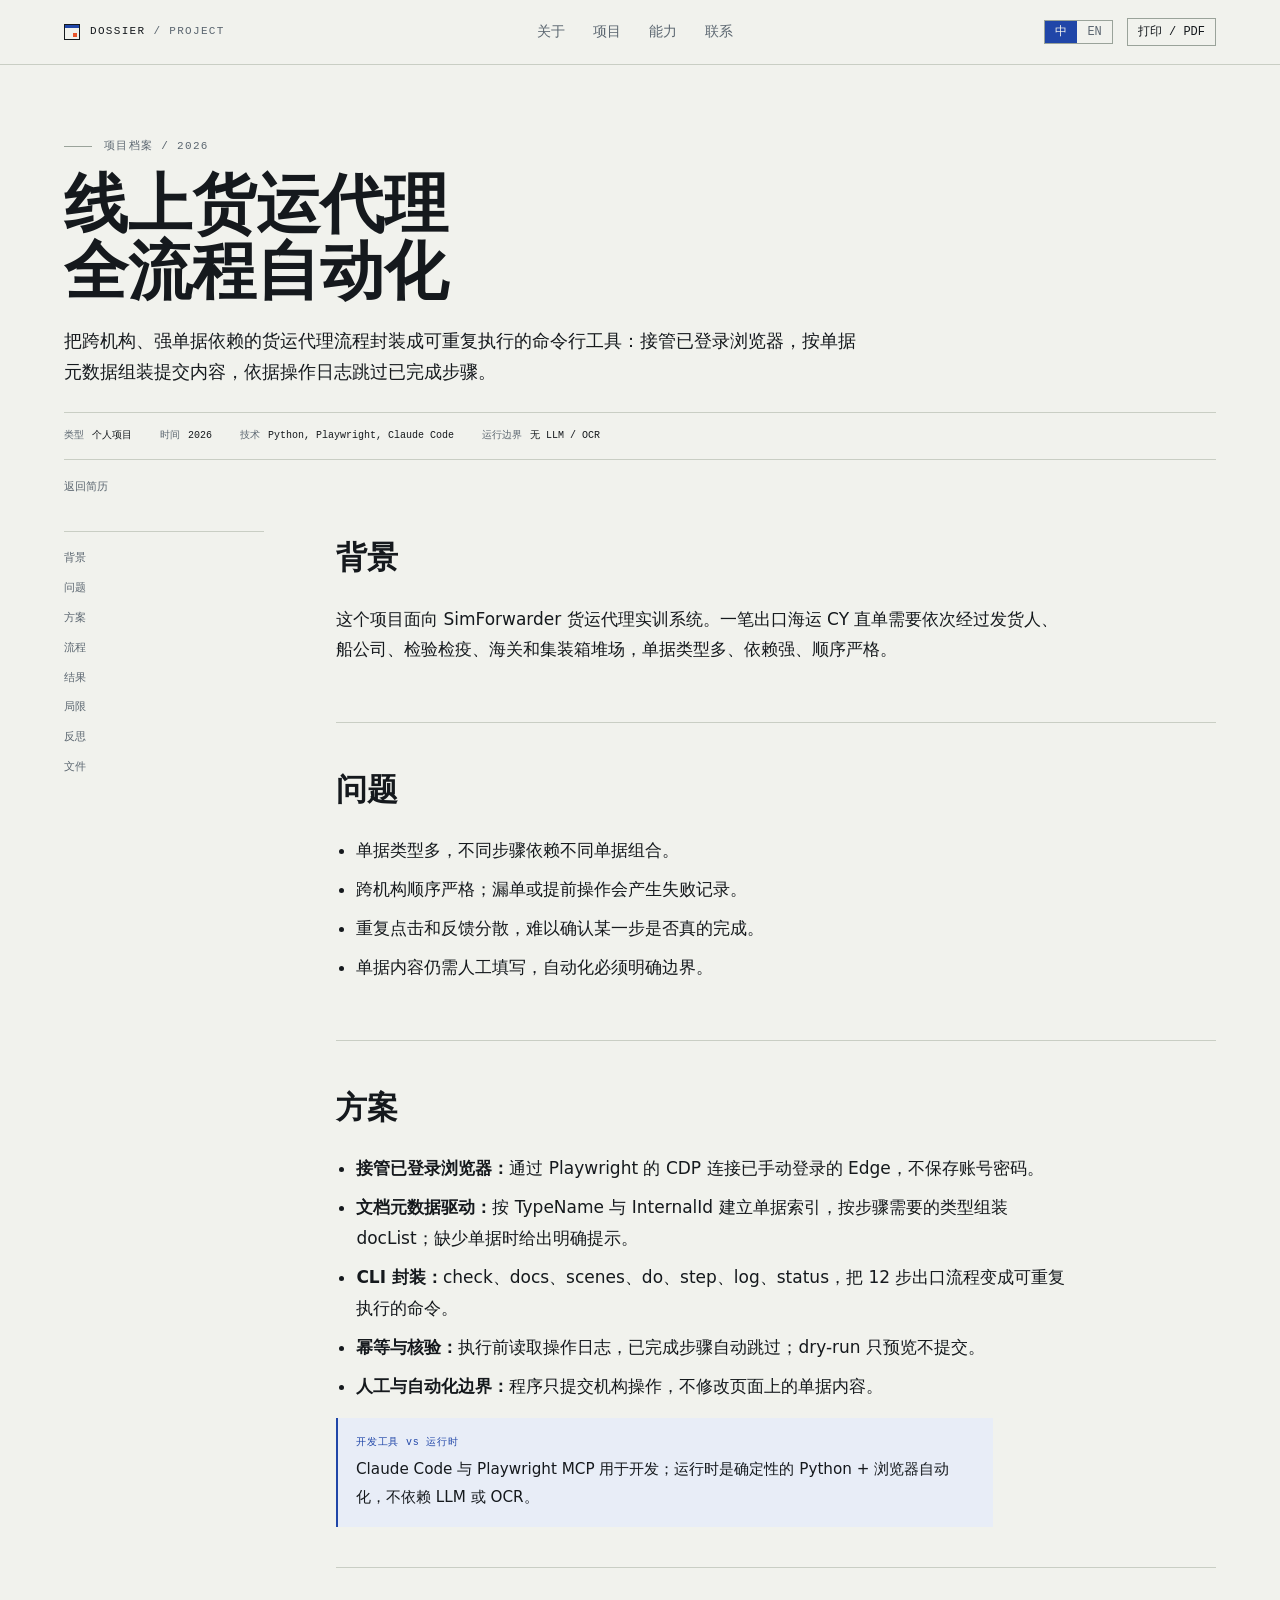
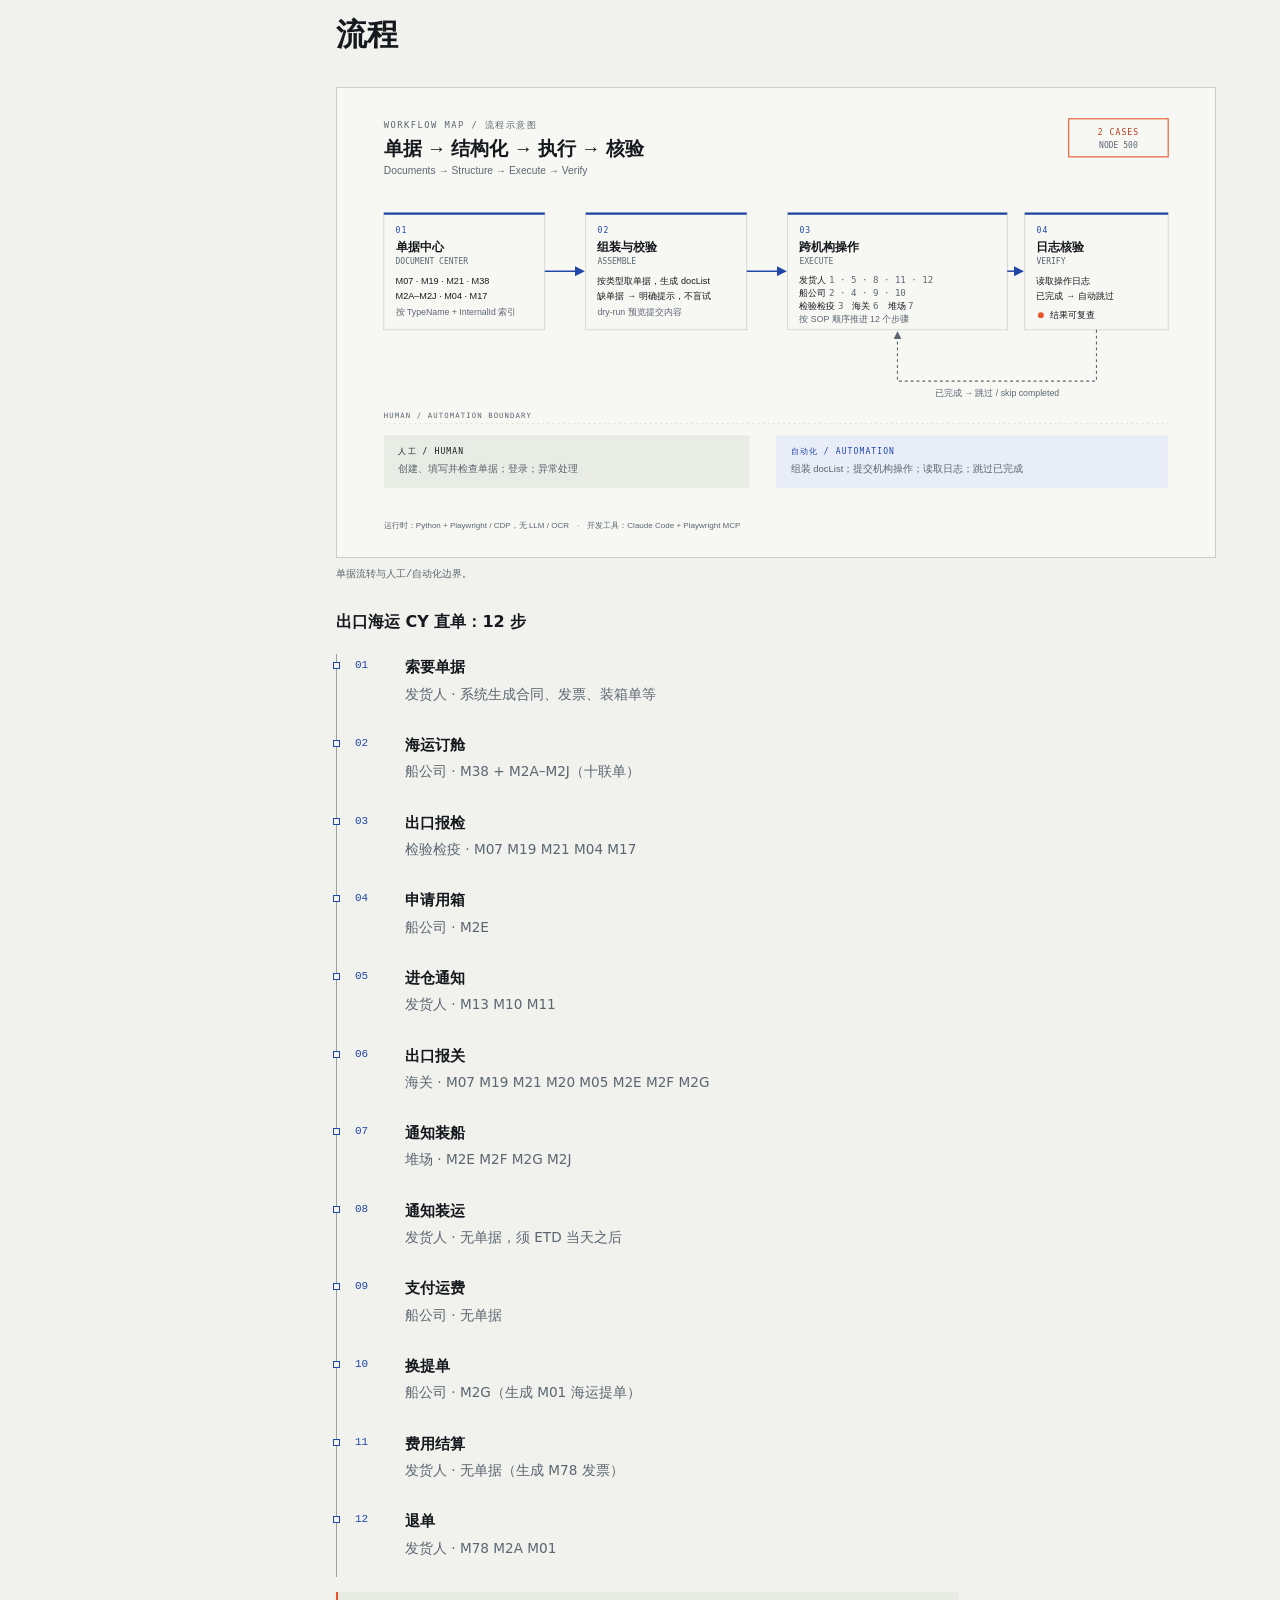
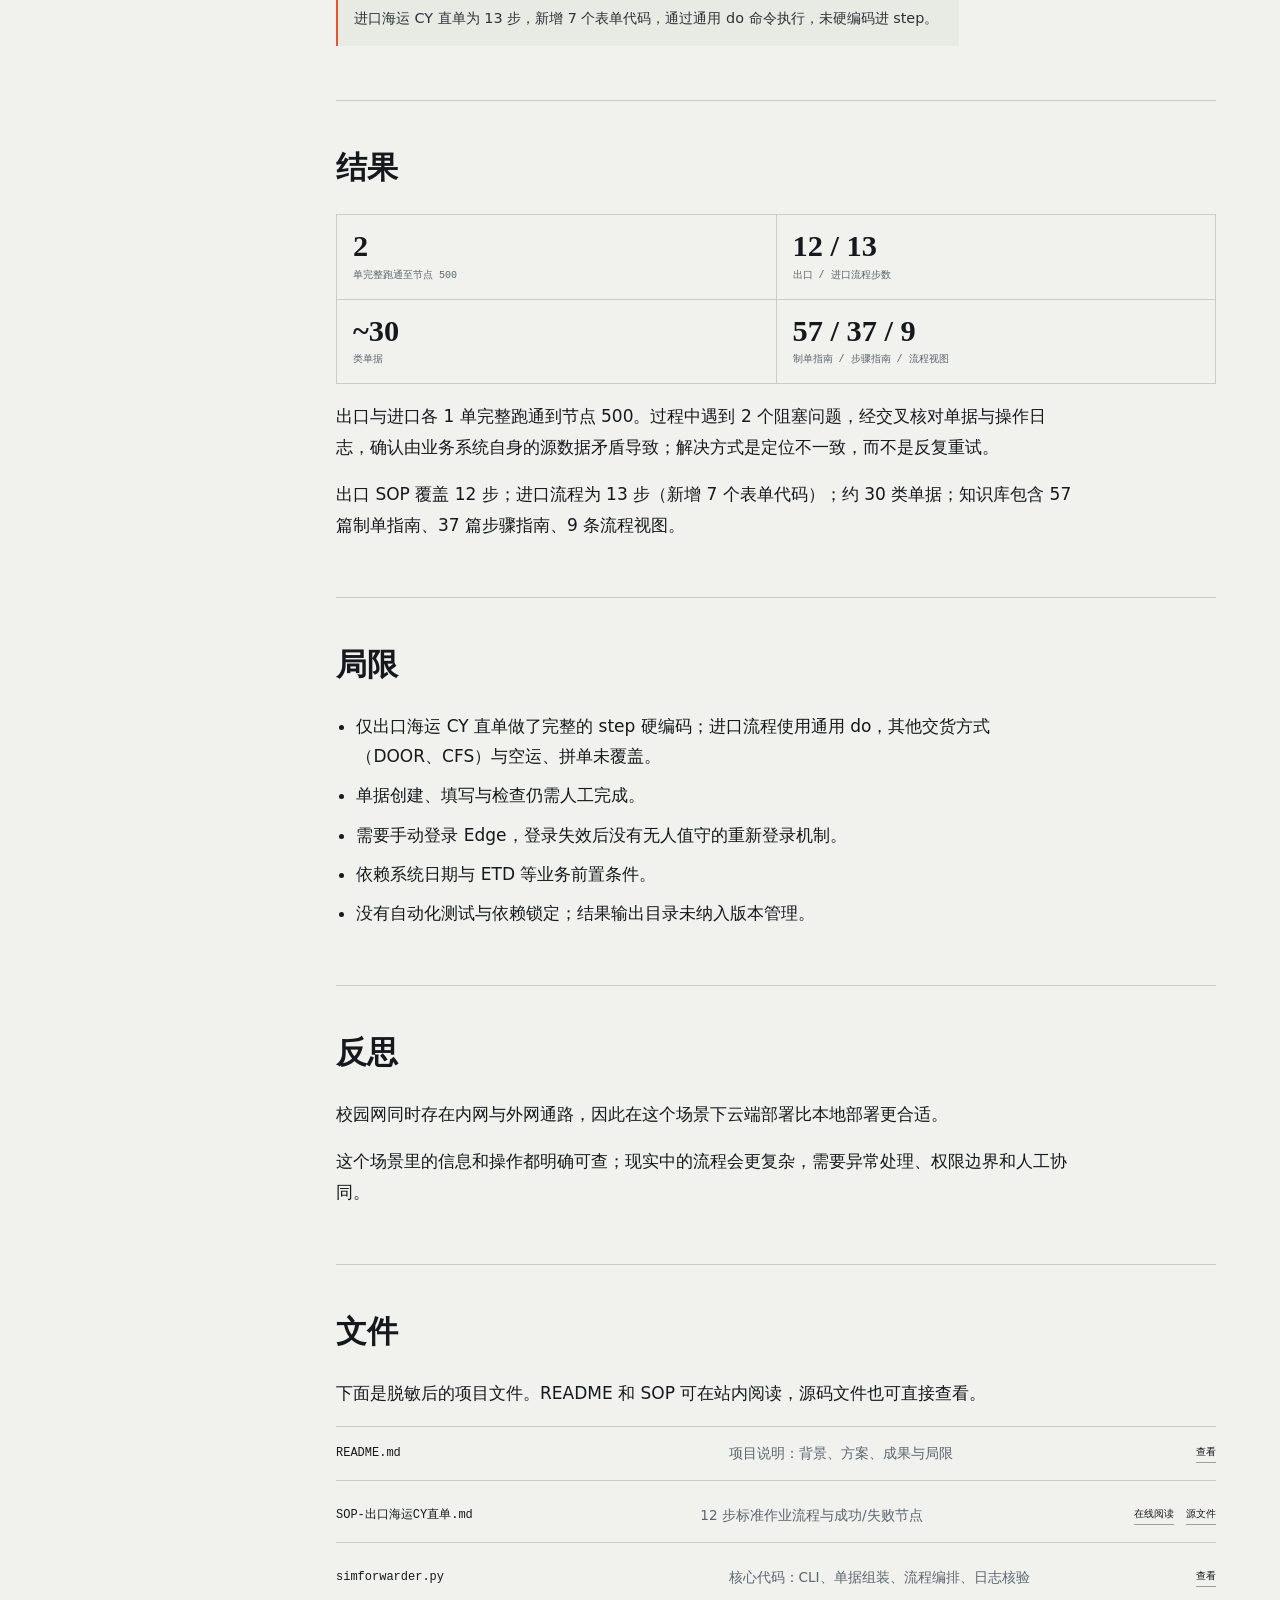
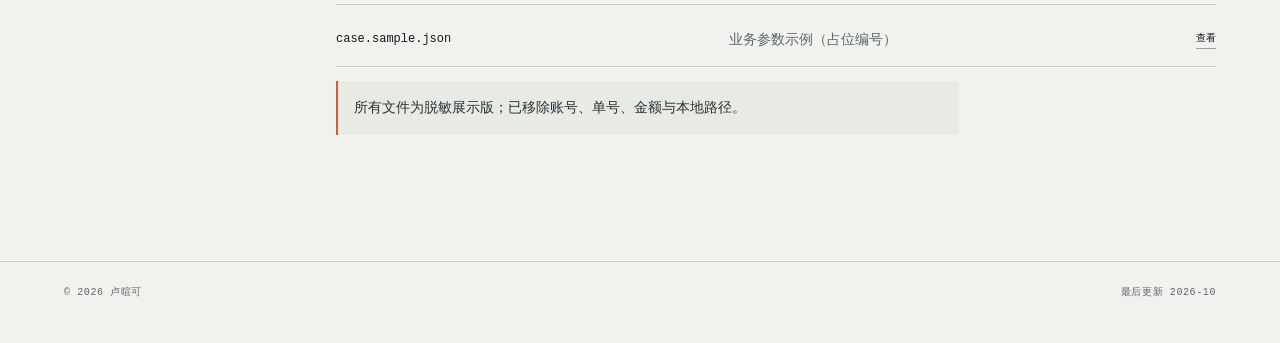
==== project/index.html @ d67ed829 "Add bilingual resume and sanitized project showcase Co-Authored-By: Claude Code <noreply@anthropic.c" ====
<!doctype html>
<html lang="zh-CN" data-lang="zh">
<head>
  <meta charset="utf-8">
  <meta name="viewport" content="width=device-width, initial-scale=1">
  <title>项目档案｜线上货运代理全流程自动化</title>
  <meta name="description" content="线上货运代理全流程自动化项目档案：背景、方案、12 步流程、成果与局限。脱敏展示版。">
  <link rel="icon" href="../assets/favicon.svg" type="image/svg+xml">
  <link rel="stylesheet" href="../styles.css">
  <script>
    (function () {
      try {
        var params = new URLSearchParams(window.location.search);
        var query = params.get("lang");
        var saved = localStorage.getItem("resume.lang");
        var lang = query === "en" || query === "zh" ? query : saved === "en" ? "en" : "zh";
        document.documentElement.setAttribute("data-lang", lang);
        document.documentElement.lang = lang === "en" ? "en" : "zh-CN";
      } catch (error) {
        /* keep the default Chinese */
      }
    })();
  </script>
</head>
<body
  data-title-zh="项目档案｜线上货运代理全流程自动化"
  data-title-en="Project Dossier | End-to-end Freight-Forwarding Automation"
  data-desc-zh="线上货运代理全流程自动化项目档案：背景、方案、12 步流程、成果与局限。脱敏展示版。"
  data-desc-en="Project dossier for an end-to-end freight-forwarding automation: context, approach, 12-step flow, results, and limits. Sanitized showcase."
>
  <a class="skip-link" href="#main"><span class="lang-zh">跳到主要内容</span><span class="lang-en">Skip to content</span></a>
  <span id="lang-status" class="visually-hidden" aria-live="polite"></span>

  <header class="site-header">
    <div class="wrap header-inner">
      <a class="brand" href="../index.html" aria-label="Back to resume">
        <span class="brand-mark" aria-hidden="true"></span>
        <span>DOSSIER <span class="brand-year">/ PROJECT</span></span>
      </a>
      <nav class="site-nav" aria-label="页面导航">
        <a href="../index.html#about"><span class="lang-zh">关于</span><span class="lang-en">About</span></a>
        <a href="../index.html#project"><span class="lang-zh">项目</span><span class="lang-en">Project</span></a>
        <a href="../index.html#skills"><span class="lang-zh">能力</span><span class="lang-en">Capabilities</span></a>
        <a href="../index.html#contact"><span class="lang-zh">联系</span><span class="lang-en">Contact</span></a>
      </nav>
      <div class="header-actions">
        <div class="lang-toggle" role="group" aria-label="语言切换 / Language">
          <button type="button" data-lang-btn="zh" aria-pressed="true">中</button>
          <button type="button" data-lang-btn="en" aria-pressed="false">EN</button>
        </div>
        <button class="print-button" type="button" data-print>
          <span class="lang-zh">打印 / PDF</span><span class="lang-en">Print / PDF</span>
        </button>
      </div>
    </div>
  </header>

  <main id="main">
    <section class="page-hero wrap" aria-labelledby="project-name">
      <p class="doc-label">
        <span class="lang-zh">项目档案 / 2026</span><span class="lang-en">Project dossier / 2026</span>
      </p>
      <h1 id="project-name">
        <span class="lang-zh">线上货运代理<br>全流程自动化</span>
        <span class="lang-en">End-to-end freight-forwarding automation</span>
      </h1>
      <p class="page-lede">
        <span class="lang-zh">把跨机构、强单据依赖的货运代理流程封装成可重复执行的命令行工具：接管已登录浏览器，按单据元数据组装提交内容，依据操作日志跳过已完成步骤。</span>
        <span class="lang-en">A repeatable CLI for a document-heavy, multi-institution freight-forwarding workflow: attach to a logged-in browser, assemble submissions from document metadata, and skip completed steps using the operation log.</span>
      </p>
      <div class="page-meta">
        <span><span class="lang-zh">类型</span><span class="lang-en">Type</span><strong><span class="lang-zh">个人项目</span><span class="lang-en">Personal project</span></strong></span>
        <span><span class="lang-zh">时间</span><span class="lang-en">Period</span><strong>2026</strong></span>
        <span><span class="lang-zh">技术</span><span class="lang-en">Stack</span><strong>Python, Playwright, Claude Code</strong></span>
        <span><span class="lang-zh">运行边界</span><span class="lang-en">Runtime</span><strong><span class="lang-zh">无 LLM / OCR</span><span class="lang-en">No LLM / OCR</span></strong></span>
      </div>
      <a class="back-link" href="../index.html"><span class="lang-zh">返回简历</span><span class="lang-en">Back to resume</span></a>
    </section>

    <div class="wrap project-layout">
      <nav class="toc" aria-label="本页目录">
        <a href="#context"><span class="lang-zh">背景</span><span class="lang-en">Context</span></a>
        <a href="#problem"><span class="lang-zh">问题</span><span class="lang-en">Problem</span></a>
        <a href="#approach"><span class="lang-zh">方案</span><span class="lang-en">Approach</span></a>
        <a href="#flow"><span class="lang-zh">流程</span><span class="lang-en">Flow</span></a>
        <a href="#results"><span class="lang-zh">结果</span><span class="lang-en">Results</span></a>
        <a href="#limits"><span class="lang-zh">局限</span><span class="lang-en">Limits</span></a>
        <a href="#reflection"><span class="lang-zh">反思</span><span class="lang-en">Reflection</span></a>
        <a href="#files"><span class="lang-zh">文件</span><span class="lang-en">Files</span></a>
      </nav>

      <div class="project-content">
        <section id="context">
          <h2><span class="lang-zh">背景</span><span class="lang-en">Context</span></h2>
          <p>
            <span class="lang-zh">这个项目面向 SimForwarder 货运代理实训系统。一笔出口海运 CY 直单需要依次经过发货人、船公司、检验检疫、海关和集装箱堆场，单据类型多、依赖强、顺序严格。</span>
            <span class="lang-en">The project targets SimForwarder, a freight-forwarding training system. A single export sea-freight CY direct case moves through a sender, carrier, inspection and quarantine, customs, and a container yard—with many document types, strong dependencies, and a strict order.</span>
          </p>
        </section>

        <section id="problem">
          <h2><span class="lang-zh">问题</span><span class="lang-en">Problem</span></h2>
          <ul class="lang-zh">
            <li>单据类型多，不同步骤依赖不同单据组合。</li>
            <li>跨机构顺序严格；漏单或提前操作会产生失败记录。</li>
            <li>重复点击和反馈分散，难以确认某一步是否真的完成。</li>
            <li>单据内容仍需人工填写，自动化必须明确边界。</li>
          </ul>
          <ul class="lang-en">
            <li>Many document types; each step depends on a different combination.</li>
            <li>A strict cross-institution order; missing documents or premature actions create failure records.</li>
            <li>Repeated clicks and scattered feedback make it hard to confirm whether a step is really complete.</li>
            <li>Documents still need manual entry, so the automation must respect a clear boundary.</li>
          </ul>
        </section>

        <section id="approach">
          <h2><span class="lang-zh">方案</span><span class="lang-en">Approach</span></h2>
          <ul class="lang-zh">
            <li><strong>接管已登录浏览器：</strong>通过 Playwright 的 CDP 连接已手动登录的 Edge，不保存账号密码。</li>
            <li><strong>文档元数据驱动：</strong>按 TypeName 与 InternalId 建立单据索引，按步骤需要的类型组装 docList；缺少单据时给出明确提示。</li>
            <li><strong>CLI 封装：</strong>check、docs、scenes、do、step、log、status，把 12 步出口流程变成可重复执行的命令。</li>
            <li><strong>幂等与核验：</strong>执行前读取操作日志，已完成步骤自动跳过；dry-run 只预览不提交。</li>
            <li><strong>人工与自动化边界：</strong>程序只提交机构操作，不修改页面上的单据内容。</li>
          </ul>
          <ul class="lang-en">
            <li><strong>Attach to a logged-in browser:</strong> Playwright connects to a manually logged-in Edge over CDP; no credentials are stored.</li>
            <li><strong>Metadata-driven documents:</strong> index documents by TypeName and InternalId, assemble the docList from the types each step needs, and fail with a clear message when something is missing.</li>
            <li><strong>CLI wrapper:</strong> check, docs, scenes, do, step, log, and status turn the 12-step export flow into repeatable commands.</li>
            <li><strong>Idempotency and verification:</strong> read the operation log before acting, skip completed steps, and use dry-run to preview without submitting.</li>
            <li><strong>Human / automation boundary:</strong> the program submits institution operations only; it never edits document content in the page.</li>
          </ul>
          <div class="callout">
            <strong><span class="lang-zh">开发工具 vs 运行时</span><span class="lang-en">Development tools vs runtime</span></strong>
            <span class="lang-zh">Claude Code 与 Playwright MCP 用于开发；运行时是确定性的 Python + 浏览器自动化，不依赖 LLM 或 OCR。</span>
            <span class="lang-en">Claude Code and Playwright MCP were development tools; the runtime is deterministic Python + browser automation, with no LLM or OCR.</span>
          </div>
        </section>

        <section id="flow">
          <h2><span class="lang-zh">流程</span><span class="lang-en">Flow</span></h2>
          <figure class="figure">
            <img src="flow.svg" alt="流程图：单据 → 结构化 → 执行 → 核验。Workflow diagram: documents → structure → execute → verify.">
            <figcaption>
              <span class="lang-zh">单据流转与人工/自动化边界。</span>
              <span class="lang-en">Document flow and the human / automation boundary.</span>
            </figcaption>
          </figure>
          <p class="figure-hint">
            <span class="lang-zh">左右滑动查看完整流程图</span>
            <span class="lang-en">Scroll horizontally to see the full diagram</span>
          </p>

          <h3><span class="lang-zh">出口海运 CY 直单：12 步</span><span class="lang-en">Export sea freight, CY direct: 12 steps</span></h3>
          <ol class="timeline">
            <li>
              <span class="step-no">01</span>
              <div>
                <h3><span class="lang-zh">索要单据</span><span class="lang-en">Request documents</span></h3>
                <p><span class="lang-zh">发货人 · 系统生成合同、发票、装箱单等</span><span class="lang-en">Sender · generated contract, invoice, packing list</span></p>
              </div>
            </li>
            <li>
              <span class="step-no">02</span>
              <div>
                <h3><span class="lang-zh">海运订舱</span><span class="lang-en">Sea booking</span></h3>
                <p><span class="lang-zh">船公司 · M38 + M2A–M2J（十联单）</span><span class="lang-en">Carrier · M38 + M2A–M2J</span></p>
              </div>
            </li>
            <li>
              <span class="step-no">03</span>
              <div>
                <h3><span class="lang-zh">出口报检</span><span class="lang-en">Export inspection</span></h3>
                <p><span class="lang-zh">检验检疫 · M07 M19 M21 M04 M17</span><span class="lang-en">Inspection &amp; quarantine · M07 M19 M21 M04 M17</span></p>
              </div>
            </li>
            <li>
              <span class="step-no">04</span>
              <div>
                <h3><span class="lang-zh">申请用箱</span><span class="lang-en">Container application</span></h3>
                <p><span class="lang-zh">船公司 · M2E</span><span class="lang-en">Carrier · M2E</span></p>
              </div>
            </li>
            <li>
              <span class="step-no">05</span>
              <div>
                <h3><span class="lang-zh">进仓通知</span><span class="lang-en">Warehouse notice</span></h3>
                <p><span class="lang-zh">发货人 · M13 M10 M11</span><span class="lang-en">Sender · M13 M10 M11</span></p>
              </div>
            </li>
            <li>
              <span class="step-no">06</span>
              <div>
                <h3><span class="lang-zh">出口报关</span><span class="lang-en">Export customs declaration</span></h3>
                <p><span class="lang-zh">海关 · M07 M19 M21 M20 M05 M2E M2F M2G</span><span class="lang-en">Customs · M07 M19 M21 M20 M05 M2E M2F M2G</span></p>
              </div>
            </li>
            <li>
              <span class="step-no">07</span>
              <div>
                <h3><span class="lang-zh">通知装船</span><span class="lang-en">Load-ship notice</span></h3>
                <p><span class="lang-zh">堆场 · M2E M2F M2G M2J</span><span class="lang-en">Yard · M2E M2F M2G M2J</span></p>
              </div>
            </li>
            <li>
              <span class="step-no">08</span>
              <div>
                <h3><span class="lang-zh">通知装运</span><span class="lang-en">Shipment notice</span></h3>
                <p><span class="lang-zh">发货人 · 无单据，须 ETD 当天之后</span><span class="lang-en">Sender · no documents; only after ETD</span></p>
              </div>
            </li>
            <li>
              <span class="step-no">09</span>
              <div>
                <h3><span class="lang-zh">支付运费</span><span class="lang-en">Freight payment</span></h3>
                <p><span class="lang-zh">船公司 · 无单据</span><span class="lang-en">Carrier · no documents</span></p>
              </div>
            </li>
            <li>
              <span class="step-no">10</span>
              <div>
                <h3><span class="lang-zh">换提单</span><span class="lang-en">Bill of lading exchange</span></h3>
                <p><span class="lang-zh">船公司 · M2G（生成 M01 海运提单）</span><span class="lang-en">Carrier · M2G (generates M01)</span></p>
              </div>
            </li>
            <li>
              <span class="step-no">11</span>
              <div>
                <h3><span class="lang-zh">费用结算</span><span class="lang-en">Fee settlement</span></h3>
                <p><span class="lang-zh">发货人 · 无单据（生成 M78 发票）</span><span class="lang-en">Sender · no documents (generates M78)</span></p>
              </div>
            </li>
            <li>
              <span class="step-no">12</span>
              <div>
                <h3><span class="lang-zh">退单</span><span class="lang-en">Document return</span></h3>
                <p><span class="lang-zh">发货人 · M78 M2A M01</span><span class="lang-en">Sender · M78 M2A M01</span></p>
              </div>
            </li>
          </ol>

          <p class="note">
            <span class="lang-zh">进口海运 CY 直单为 13 步，新增 7 个表单代码，通过通用 do 命令执行，未硬编码进 step。</span>
            <span class="lang-en">The import sea-freight CY direct flow has 13 steps and adds 7 form codes, executed through the generic do command rather than being hard-coded into step.</span>
          </p>
        </section>

        <section id="results">
          <h2><span class="lang-zh">结果</span><span class="lang-en">Results</span></h2>
          <div class="stat-grid">
            <div class="stat">
              <b>2</b>
              <span><span class="lang-zh">单完整跑通至节点 500</span><span class="lang-en">cases completed to node 500</span></span>
            </div>
            <div class="stat">
              <b>12 / 13</b>
              <span><span class="lang-zh">出口 / 进口流程步数</span><span class="lang-en">export / import steps</span></span>
            </div>
            <div class="stat">
              <b>~30</b>
              <span><span class="lang-zh">类单据</span><span class="lang-en">document types</span></span>
            </div>
            <div class="stat">
              <b>57 / 37 / 9</b>
              <span><span class="lang-zh">制单指南 / 步骤指南 / 流程视图</span><span class="lang-en">form guides / step guides / flow views</span></span>
            </div>
          </div>
          <p>
            <span class="lang-zh">出口与进口各 1 单完整跑通到节点 500。过程中遇到 2 个阻塞问题，经交叉核对单据与操作日志，确认由业务系统自身的源数据矛盾导致；解决方式是定位不一致，而不是反复重试。</span>
            <span class="lang-en">One export case and one import case were completed to node 500. Two blockers were traced—after cross-checking documents and operation logs—to contradictory source data in the business system itself; the fix was to locate the inconsistency rather than retry blindly.</span>
          </p>
          <p>
            <span class="lang-zh">出口 SOP 覆盖 12 步；进口流程为 13 步（新增 7 个表单代码）；约 30 类单据；知识库包含 57 篇制单指南、37 篇步骤指南、9 条流程视图。</span>
            <span class="lang-en">The export SOP covers 12 steps; the import flow has 13 steps (with 7 additional form codes); roughly 30 document types; the knowledge base contains 57 form guides, 37 step guides, and 9 flow views.</span>
          </p>
        </section>

        <section id="limits">
          <h2><span class="lang-zh">局限</span><span class="lang-en">Limits</span></h2>
          <ul class="lang-zh">
            <li>仅出口海运 CY 直单做了完整的 step 硬编码；进口流程使用通用 do，其他交货方式（DOOR、CFS）与空运、拼单未覆盖。</li>
            <li>单据创建、填写与检查仍需人工完成。</li>
            <li>需要手动登录 Edge，登录失效后没有无人值守的重新登录机制。</li>
            <li>依赖系统日期与 ETD 等业务前置条件。</li>
            <li>没有自动化测试与依赖锁定；结果输出目录未纳入版本管理。</li>
          </ul>
          <ul class="lang-en">
            <li>Only the export sea-freight CY direct flow is fully hard-coded into step; the import flow uses generic do, and other delivery modes (DOOR, CFS), air freight, and consolidated shipments are not covered.</li>
            <li>Documents still need to be created, filled, and checked manually.</li>
            <li>Edge must be logged in manually; there is no unattended re-login mechanism.</li>
            <li>Depends on business preconditions such as the system date and ETD.</li>
            <li>No automated tests or dependency lockfile; the output directory is not versioned.</li>
          </ul>
        </section>

        <section id="reflection">
          <h2><span class="lang-zh">反思</span><span class="lang-en">Reflection</span></h2>
          <p>
            <span class="lang-zh">校园网同时存在内网与外网通路，因此在这个场景下云端部署比本地部署更合适。</span>
            <span class="lang-en">The campus network provides both intranet and extranet paths, which made cloud deployment a better fit than local deployment in this case.</span>
          </p>
          <p>
            <span class="lang-zh">这个场景里的信息和操作都明确可查；现实中的流程会更复杂，需要异常处理、权限边界和人工协同。</span>
            <span class="lang-en">In this scenario every piece of information and every operation is explicit and traceable; real-world workflows are messier and require exception handling, permission boundaries, and human collaboration.</span>
          </p>
        </section>

        <section id="files">
          <h2><span class="lang-zh">文件</span><span class="lang-en">Files</span></h2>
          <p>
            <span class="lang-zh">下面是脱敏后的项目文件。README 和 SOP 可在站内阅读，源码文件也可直接查看。</span>
            <span class="lang-en">The files below are sanitized. README and SOP can be read on this site; source files are also available directly.</span>
          </p>
          <ul class="file-list">
            <li class="file-row">
              <span class="file-name">README.md</span>
              <span class="file-desc"><span class="lang-zh">项目说明：背景、方案、成果与局限</span><span class="lang-en">Project overview: context, approach, results, and limits</span></span>
              <span class="file-links">
                <a href="files/README.md"><span class="lang-zh">查看</span><span class="lang-en">View</span></a>
                <a href="#" data-gh-path="project/files/README.md" hidden>GitHub</a>
              </span>
            </li>
            <li class="file-row">
              <span class="file-name">SOP-出口海运CY直单.md</span>
              <span class="file-desc"><span class="lang-zh">12 步标准作业流程与成功/失败节点</span><span class="lang-en">12-step SOP with success and failure nodes</span></span>
              <span class="file-links">
                <a href="sop.html"><span class="lang-zh">在线阅读</span><span class="lang-en">Read</span></a>
                <a href="files/SOP-出口海运CY直单.md"><span class="lang-zh">源文件</span><span class="lang-en">Source</span></a>
                <a href="#" data-gh-path="project/files/SOP-出口海运CY直单.md" hidden>GitHub</a>
              </span>
            </li>
            <li class="file-row">
              <span class="file-name">simforwarder.py</span>
              <span class="file-desc"><span class="lang-zh">核心代码：CLI、单据组装、流程编排、日志核验</span><span class="lang-en">Core code: CLI, document assembly, orchestration, log verification</span></span>
              <span class="file-links">
                <a href="files/simforwarder.py"><span class="lang-zh">查看</span><span class="lang-en">View</span></a>
                <a href="#" data-gh-path="project/files/simforwarder.py" hidden>GitHub</a>
              </span>
            </li>
            <li class="file-row">
              <span class="file-name">case.sample.json</span>
              <span class="file-desc"><span class="lang-zh">业务参数示例（占位编号）</span><span class="lang-en">Sample business parameters (placeholder ID)</span></span>
              <span class="file-links">
                <a href="files/case.sample.json"><span class="lang-zh">查看</span><span class="lang-en">View</span></a>
                <a href="#" data-gh-path="project/files/case.sample.json" hidden>GitHub</a>
              </span>
            </li>
          </ul>
          <p class="note">
            <span class="lang-zh">所有文件为脱敏展示版；已移除账号、单号、金额与本地路径。</span>
            <span class="lang-en">All files are sanitized for display; account details, case IDs, amounts, and local paths have been removed.</span>
          </p>
        </section>
      </div>
    </div>
  </main>

  <footer class="site-footer">
    <div class="wrap footer-inner">
      <span>© 2026 <span class="lang-zh">卢暄可</span><span class="lang-en">Xuanke Lu</span></span>
      <a href="#" data-repo-link hidden><span class="lang-zh">仓库</span><span class="lang-en">Repository</span></a>
      <span><span class="lang-zh">最后更新 2026-10</span><span class="lang-en">Last updated 2026-10</span></span>
    </div>
  </footer>

  <script src="../app.js" defer></script>
</body>
</html>
---- styles.css ----
/* ============================================================
   Operations dossier — resume site
   Paper, ink, cobalt, signal. System fonts only.
   ============================================================ */

:root {
  --paper: #f1f2ed;
  --paper-deep: #e7ebe3;
  --paper-raised: #f7f8f4;
  --ink: #15191d;
  --ink-soft: #2a3138;
  --muted: #5b6670;
  --line: #c9cec4;
  --line-strong: #9aa39a;
  --cobalt: #2046a8;
  --cobalt-wash: #e8edf7;
  --signal: #e9552b;
  --signal-ink: #b23a17;

  --font-display: "Songti SC", "STSong", "SimSun", "Source Han Serif SC",
    "Noto Serif CJK SC", Georgia, serif;
  --font-sans: "Segoe UI", "PingFang SC", "Microsoft YaHei", "Hiragino Sans GB",
    system-ui, -apple-system, sans-serif;
  --font-mono: "Consolas", "SFMono-Regular", "Menlo", "Cascadia Mono", monospace;
  --font-latin-display: "Bahnschrift", "DIN Alternate", "Arial Narrow",
    "Helvetica Neue", sans-serif;

  --wrap: 1180px;
  --gutter: clamp(20px, 5vw, 64px);
  --section-y: clamp(48px, 7vw, 92px);
}

*,
*::before,
*::after {
  box-sizing: border-box;
}

html {
  scroll-behavior: smooth;
}

@media (prefers-reduced-motion: reduce) {
  html {
    scroll-behavior: auto;
  }
}

body {
  margin: 0;
  background: var(--paper);
  color: var(--ink);
  font-family: var(--font-sans);
  font-size: 17px;
  line-height: 1.8;
  overflow-wrap: break-word;
  -webkit-font-smoothing: antialiased;
  text-rendering: optimizeLegibility;
}

img,
svg {
  display: block;
  max-width: 100%;
}

a {
  color: inherit;
  text-decoration-thickness: 1px;
  text-underline-offset: 3px;
}

button {
  font: inherit;
  cursor: pointer;
}

::selection {
  background: var(--cobalt);
  color: var(--paper);
}

:focus-visible {
  outline: 2px solid var(--cobalt);
  outline-offset: 3px;
}

/* Bilingual visibility: Chinese is the default and works without JS. */
html[data-lang="zh"] .lang-en {
  display: none !important;
}

html[data-lang="en"] .lang-zh {
  display: none !important;
}

.skip-link {
  position: absolute;
  left: 16px;
  top: -100px;
  z-index: 100;
  padding: 10px 14px;
  background: var(--ink);
  color: var(--paper);
  font-family: var(--font-mono);
  font-size: 12px;
}

.skip-link:focus {
  top: 12px;
}

.visually-hidden {
  position: absolute;
  width: 1px;
  height: 1px;
  padding: 0;
  margin: -1px;
  overflow: hidden;
  clip: rect(0 0 0 0);
  white-space: nowrap;
  border: 0;
}

[hidden] {
  display: none !important;
}

.wrap {
  width: min(100% - 2 * var(--gutter), var(--wrap));
  margin-inline: auto;
}

/* ------------------------------------------------------------ header */

.site-header {
  position: sticky;
  top: 0;
  z-index: 50;
  background: var(--paper);
  border-bottom: 1px solid var(--line);
}

.header-inner {
  display: grid;
  grid-template-columns: auto 1fr auto;
  align-items: center;
  gap: 24px;
  min-height: 64px;
}

.brand {
  display: inline-flex;
  align-items: center;
  gap: 10px;
  color: var(--ink);
  font-family: var(--font-mono);
  font-size: 11px;
  letter-spacing: 0.12em;
  text-decoration: none;
}

.brand-mark {
  position: relative;
  display: inline-block;
  width: 16px;
  height: 16px;
  border: 1px solid var(--ink);
}

.brand-mark::before {
  content: "";
  position: absolute;
  inset: 0 0 auto 0;
  height: 3px;
  background: var(--cobalt);
}

.brand-mark::after {
  content: "";
  position: absolute;
  right: 2px;
  bottom: 2px;
  width: 4px;
  height: 4px;
  background: var(--signal);
}

.brand-year {
  color: var(--muted);
}

.site-nav {
  display: flex;
  justify-content: center;
  gap: 28px;
}

.site-nav a {
  padding: 6px 0;
  border-bottom: 1px solid transparent;
  color: var(--muted);
  font-size: 14px;
  text-decoration: none;
}

.site-nav a:hover {
  border-color: var(--ink);
  color: var(--ink);
}

.header-actions {
  display: flex;
  align-items: center;
  gap: 14px;
}

.lang-toggle {
  display: inline-flex;
  border: 1px solid var(--line-strong);
}

.lang-toggle button {
  padding: 5px 10px;
  border: 0;
  background: transparent;
  color: var(--muted);
  font-family: var(--font-mono);
  font-size: 12px;
  line-height: 1;
}

.lang-toggle button[aria-pressed="true"] {
  background: var(--cobalt);
  color: var(--paper);
}

.print-button {
  padding: 5px 10px;
  border: 1px solid var(--line-strong);
  background: transparent;
  color: var(--ink);
  font-family: var(--font-mono);
  font-size: 12px;
  line-height: 1.4;
}

.print-button:hover {
  border-color: var(--ink);
  background: var(--ink);
  color: var(--paper);
}

/* ------------------------------------------------------------ hero */

.hero {
  padding: clamp(40px, 7vw, 88px) 0 0;
}

.hero-grid {
  display: grid;
  grid-template-columns: minmax(0, 1.15fr) minmax(340px, 0.85fr);
  gap: clamp(32px, 6vw, 80px);
  align-items: start;
}

.doc-label {
  display: flex;
  align-items: center;
  gap: 12px;
  margin: 0;
  color: var(--muted);
  font-family: var(--font-mono);
  font-size: 11px;
  letter-spacing: 0.12em;
}

.doc-label::before {
  content: "";
  width: 28px;
  height: 1px;
  background: var(--line-strong);
}

.hero-name {
  margin: 18px 0 0;
  font-family: var(--font-display);
  font-size: clamp(3.4rem, 8vw, 7rem);
  font-weight: 500;
  letter-spacing: -0.02em;
  line-height: 0.95;
}

html[data-lang="en"] .hero-name {
  font-family: var(--font-latin-display);
  font-weight: 500;
  letter-spacing: -0.01em;
}

.hero-role {
  margin: 18px 0 0;
  color: var(--cobalt);
  font-size: 1.125rem;
  font-weight: 600;
}

.hero-role span {
  display: block;
}

.hero-statement {
  max-width: 30rem;
  margin: 22px 0 0;
  font-size: 1.25rem;
  line-height: 1.65;
}

.field-grid {
  display: grid;
  grid-template-columns: 1fr 1fr;
  gap: 0 32px;
  margin: 40px 0 0;
}

.field {
  padding: 10px 0 14px;
  border-top: 1px solid var(--line);
}

.field dt {
  color: var(--muted);
  font-family: var(--font-mono);
  font-size: 10px;
  letter-spacing: 0.08em;
}

.field dd {
  margin: 4px 0 0;
  font-size: 14px;
  line-height: 1.6;
}

.field a {
  border-bottom: 1px solid var(--line-strong);
  overflow-wrap: anywhere;
  text-decoration: none;
}

.field a:hover {
  border-color: var(--cobalt);
  color: var(--cobalt);
}

.hero-route {
  position: relative;
  min-height: 420px;
  padding-left: clamp(24px, 4vw, 48px);
  border-left: 1px solid var(--line);
}

.stamp {
  position: absolute;
  top: 0;
  right: 0;
  display: inline-flex;
  flex-direction: column;
  align-items: center;
  gap: 2px;
  padding: 8px 12px;
  border: 1.5px solid var(--signal);
  color: var(--signal-ink);
  font-family: var(--font-mono);
  font-size: 10px;
  letter-spacing: 0.1em;
  line-height: 1.3;
}

.route-map {
  width: 100%;
  max-width: 520px;
  height: auto;
  margin-top: 34px;
  color: var(--cobalt);
}

.route-kicker {
  fill: var(--muted);
  font-family: var(--font-mono);
  font-size: 10px;
  letter-spacing: 0.12em;
}

.route-line {
  stroke: var(--cobalt);
  stroke-width: 2;
}

.route-node circle {
  fill: var(--paper);
  stroke: var(--cobalt);
  stroke-width: 2;
}

.route-node .node-title,
.route-end .node-title {
  fill: var(--ink);
  font-family: var(--font-sans);
  font-size: 15px;
  font-weight: 600;
}

.route-node .node-meta,
.route-end .node-meta {
  fill: var(--muted);
  font-family: var(--font-mono);
  font-size: 11px;
}

.route-node .node-code {
  fill: var(--muted);
  font-family: var(--font-mono);
  font-size: 10px;
  text-anchor: end;
}

.route-end circle {
  fill: var(--signal);
}

.route-caption {
  margin: 8px 0 0;
  color: var(--muted);
  font-family: var(--font-mono);
  font-size: 10px;
  letter-spacing: 0.08em;
}

@keyframes route-draw {
  to {
    stroke-dashoffset: 0;
  }
}

@keyframes node-in {
  from {
    opacity: 0;
    transform: translateY(4px);
  }
  to {
    opacity: 1;
    transform: translateY(0);
  }
}

@media (prefers-reduced-motion: no-preference) {
  .route-line {
    stroke-dasharray: 1;
    stroke-dashoffset: 1;
    animation: route-draw 1s cubic-bezier(0.2, 0.7, 0.2, 1) 200ms forwards;
  }

  .route-node,
  .route-end {
    opacity: 0;
    animation: node-in 420ms ease forwards;
    animation-delay: calc(450ms + var(--d, 0ms));
  }
}

@media (prefers-reduced-motion: reduce) {
  .route-line {
    stroke-dasharray: none;
    stroke-dashoffset: 0;
  }

  .route-node,
  .route-end {
    opacity: 1;
  }
}

/* ------------------------------------------------------------ manifest */

.manifest {
  margin-top: clamp(40px, 6vw, 72px);
  border-top: 2px solid var(--ink);
  border-bottom: 1px solid var(--line);
}

.manifest-inner {
  display: grid;
  grid-template-columns: repeat(4, 1fr);
}

.metric {
  padding: 22px 0 20px clamp(16px, 3vw, 32px);
  border-left: 1px solid var(--line);
}

.metric:first-child {
  padding-left: 0;
  border-left: 0;
}

.metric-value {
  display: block;
  font-family: var(--font-display);
  font-size: clamp(2rem, 4vw, 3.1rem);
  font-variant-numeric: tabular-nums;
  line-height: 1;
}

html[data-lang="en"] .metric-value {
  font-family: var(--font-latin-display);
}

.metric-label {
  display: block;
  margin-top: 10px;
  color: var(--muted);
  font-family: var(--font-mono);
  font-size: 10px;
  letter-spacing: 0.06em;
  line-height: 1.5;
}

/* ------------------------------------------------------------ sections */

.section {
  display: grid;
  grid-template-columns: minmax(180px, 220px) minmax(0, 1fr);
  gap: clamp(32px, 6vw, 80px);
  padding: var(--section-y) 0;
  border-top: 1px solid var(--line);
}

.section-rail {
  align-self: start;
}

.rail-label {
  display: flex;
  align-items: center;
  gap: 10px;
  margin: 0;
  color: var(--muted);
  font-family: var(--font-mono);
  font-size: 10px;
  letter-spacing: 0.1em;
}

.rail-label::before {
  content: "";
  width: 6px;
  height: 6px;
  background: var(--cobalt);
}

.section-title {
  margin: 14px 0 0;
  font-family: var(--font-display);
  font-size: clamp(1.5rem, 2.2vw, 2rem);
  font-weight: 600;
  line-height: 1.2;
}

html[data-lang="en"] .section-title {
  font-family: var(--font-latin-display);
  font-weight: 500;
}

.rail-meta {
  margin: 10px 0 0;
  color: var(--muted);
  font-family: var(--font-mono);
  font-size: 10px;
  line-height: 1.6;
}

.section-body,
.hero-main,
.hero-route,
.project-content,
.sop-content,
.memo,
.figure {
  min-width: 0;
}

.section-body p {
  max-width: 66ch;
  margin: 0 0 1.1em;
}

.section-body p:last-child {
  margin-bottom: 0;
}

.lede {
  font-size: 1.2rem;
  line-height: 1.7;
}

html[data-lang="en"] .lede {
  line-height: 1.6;
}

.pullquote {
  max-width: 54ch;
  margin: 0 0 28px;
  padding-left: 20px;
  border-left: 2px solid var(--cobalt);
}

.pullquote p {
  margin: 0;
  font-family: var(--font-display);
  font-size: 1.35rem;
  line-height: 1.55;
}

html[data-lang="en"] .pullquote p {
  font-family: var(--font-latin-display);
}

/* ------------------------------------------------------------ project */

.project-grid {
  display: grid;
  grid-template-columns: minmax(0, 1.2fr) minmax(260px, 0.8fr);
  gap: clamp(32px, 5vw, 64px);
  margin-top: 32px;
}

.project-main h3 {
  margin: 28px 0 8px;
  font-size: 0.95rem;
  font-weight: 700;
}

.project-main h3:first-child {
  margin-top: 0;
}

.project-main p {
  max-width: 60ch;
}

.spec-table {
  border-top: 2px solid var(--ink);
}

.spec-table > h3 {
  margin: 10px 0 4px;
  font-size: 0.95rem;
  font-weight: 700;
}

.spec-row {
  display: grid;
  grid-template-columns: 1fr auto;
  gap: 16px;
  padding: 10px 0;
  border-bottom: 1px solid var(--line);
}

.spec-row dt {
  color: var(--muted);
  font-family: var(--font-mono);
  font-size: 10px;
  letter-spacing: 0.06em;
  line-height: 1.5;
}

.spec-row dd {
  margin: 0;
  font-size: 13px;
  line-height: 1.5;
  text-align: right;
}

.doc-link {
  display: inline-flex;
  align-items: center;
  gap: 10px;
  margin-top: 28px;
  padding: 11px 16px;
  border: 1px solid var(--ink);
  font-size: 14px;
  font-weight: 600;
  text-decoration: none;
}

.doc-link::before {
  content: "";
  width: 6px;
  height: 6px;
  background: var(--cobalt);
}

.doc-link:hover {
  border-color: var(--cobalt);
  background: var(--cobalt);
  color: var(--paper);
}

.doc-link:hover::before {
  background: var(--paper);
}

/* ------------------------------------------------------------ skills */

.skill-list {
  border-top: 1px solid var(--line);
}

.skill-row {
  display: grid;
  grid-template-columns: minmax(160px, 220px) minmax(0, 1fr);
  gap: 24px;
  padding: 18px 0;
  border-bottom: 1px solid var(--line);
}

.skill-row h3 {
  margin: 0;
  font-size: 0.95rem;
  font-weight: 700;
}

.skill-row p {
  margin: 0;
  color: var(--muted);
  font-size: 0.95rem;
}

.honest-note {
  margin-top: 24px;
  padding: 16px 18px;
  border-left: 2px solid var(--signal);
  background: var(--paper-deep);
  color: var(--ink-soft);
  font-size: 0.9rem;
}

.honest-note strong {
  display: block;
  margin-bottom: 4px;
  color: var(--signal-ink);
  font-family: var(--font-mono);
  font-size: 10px;
  font-weight: 400;
  letter-spacing: 0.08em;
}

/* ------------------------------------------------------------ request */

.memo {
  padding: clamp(22px, 3vw, 32px);
  border-left: 3px solid var(--cobalt);
  background: var(--paper-deep);
}

.memo-kicker {
  margin: 0 0 10px;
  color: var(--muted);
  font-family: var(--font-mono);
  font-size: 10px;
  letter-spacing: 0.1em;
}

.memo-text {
  max-width: 40ch;
  margin: 0;
  font-family: var(--font-display);
  font-size: clamp(1.2rem, 2vw, 1.55rem);
  line-height: 1.55;
}

html[data-lang="en"] .memo-text {
  font-family: var(--font-latin-display);
}

.memo-goals {
  display: grid;
  grid-template-columns: repeat(3, 1fr);
  gap: 18px;
  margin: 24px 0 0;
  padding: 0;
  list-style: none;
}

.memo-goals li {
  padding-top: 10px;
  border-top: 1px solid var(--line-strong);
  color: var(--ink-soft);
  font-size: 0.9rem;
}

/* ------------------------------------------------------------ education */

.edu-row {
  display: flex;
  flex-wrap: wrap;
  gap: 12px 28px;
  padding-top: 14px;
  border-top: 1px solid var(--line);
}

.edu-row span {
  font-size: 0.95rem;
}

/* ------------------------------------------------------------ contact */

.contact-grid {
  display: grid;
  grid-template-columns: minmax(0, 1fr) auto;
  gap: 24px;
  align-items: end;
  padding-top: 24px;
  border-top: 1px solid var(--line);
}

.contact-email {
  border-bottom: 2px solid var(--ink);
  font-family: var(--font-display);
  font-size: clamp(1.4rem, 3vw, 2.2rem);
  line-height: 1.2;
  overflow-wrap: anywhere;
  text-decoration: none;
}

html[data-lang="en"] .contact-email {
  font-family: var(--font-latin-display);
}

.contact-email:hover {
  border-color: var(--cobalt);
  color: var(--cobalt);
}

.contact-meta {
  display: flex;
  flex-direction: column;
  gap: 6px;
  color: var(--muted);
  font-family: var(--font-mono);
  font-size: 11px;
  text-align: right;
}

.contact-meta a {
  border-bottom: 1px solid var(--line-strong);
  text-decoration: none;
}

.contact-meta a:hover {
  border-color: var(--cobalt);
  color: var(--cobalt);
}

/* ------------------------------------------------------------ footer */

.site-footer {
  padding: 22px 0 40px;
  border-top: 1px solid var(--line);
}

.footer-inner {
  display: flex;
  justify-content: space-between;
  gap: 16px;
  color: var(--muted);
  font-family: var(--font-mono);
  font-size: 10px;
  letter-spacing: 0.06em;
}

/* ============================================================
   Project page
   ============================================================ */

.page-hero {
  padding: clamp(40px, 6vw, 72px) 0 32px;
}

.page-hero h1 {
  margin: 14px 0 0;
  font-family: var(--font-display);
  font-size: clamp(2.2rem, 5vw, 4rem);
  font-weight: 600;
  line-height: 1.05;
}

html[data-lang="en"] .page-hero h1 {
  font-family: var(--font-latin-display);
  font-weight: 500;
}

.page-lede {
  max-width: 68ch;
  margin: 20px 0 0;
  font-size: 1.15rem;
  line-height: 1.7;
}

.page-meta {
  display: flex;
  flex-wrap: wrap;
  gap: 10px 28px;
  margin: 24px 0 0;
  padding: 14px 0;
  border-top: 1px solid var(--line);
  border-bottom: 1px solid var(--line);
  color: var(--muted);
  font-family: var(--font-mono);
  font-size: 10px;
}

.page-meta span {
  display: inline-flex;
  gap: 8px;
}

.page-meta strong {
  color: var(--ink);
  font-weight: 400;
}

.back-link {
  display: inline-flex;
  align-items: center;
  gap: 8px;
  margin-top: 18px;
  color: var(--muted);
  font-family: var(--font-mono);
  font-size: 11px;
  text-decoration: none;
}

.back-link:hover {
  color: var(--cobalt);
}

.project-layout {
  display: grid;
  grid-template-columns: 200px minmax(0, 1fr);
  gap: clamp(32px, 6vw, 72px);
  padding-bottom: 72px;
}

.toc {
  position: sticky;
  top: 92px;
  align-self: start;
  padding-top: 12px;
  border-top: 1px solid var(--line);
}

.toc a {
  display: block;
  padding: 5px 0;
  color: var(--muted);
  font-family: var(--font-mono);
  font-size: 11px;
  text-decoration: none;
}

.toc a:hover {
  color: var(--cobalt);
}

.project-content section {
  padding: 0 0 40px;
  margin: 0 0 40px;
  border-bottom: 1px solid var(--line);
}

.project-content section:last-child {
  margin-bottom: 0;
  border-bottom: 0;
}

.project-content h2 {
  margin: 0 0 14px;
  font-family: var(--font-display);
  font-size: clamp(1.5rem, 2.4vw, 2rem);
  font-weight: 600;
}

html[data-lang="en"] .project-content h2 {
  font-family: var(--font-latin-display);
  font-weight: 500;
}

.project-content h3 {
  margin: 24px 0 8px;
  font-size: 1rem;
}

.project-content p {
  max-width: 68ch;
}

.project-content ul {
  max-width: 68ch;
  padding-left: 1.2em;
}

.project-content li {
  margin-bottom: 0.5em;
}

.figure {
  margin: 24px 0 0;
}

.figure img {
  width: 100%;
  height: auto;
  border: 1px solid var(--line);
  background: var(--paper-raised);
}

.figure figcaption {
  margin-top: 8px;
  color: var(--muted);
  font-family: var(--font-mono);
  font-size: 10px;
}

.figure-hint {
  display: none;
  margin: 8px 0 0;
  color: var(--muted);
  font-family: var(--font-mono);
  font-size: 10px;
}

.callout {
  max-width: 68ch;
  padding: 16px 18px;
  border-left: 2px solid var(--cobalt);
  background: var(--cobalt-wash);
  font-size: 0.95rem;
}

.callout strong {
  display: block;
  margin-bottom: 4px;
  color: var(--cobalt);
  font-family: var(--font-mono);
  font-size: 10px;
  font-weight: 400;
  letter-spacing: 0.08em;
}

.stat-grid {
  display: grid;
  grid-template-columns: repeat(2, 1fr);
  margin: 18px 0 0;
  border-top: 1px solid var(--line);
  border-left: 1px solid var(--line);
}

.stat {
  padding: 16px;
  border-right: 1px solid var(--line);
  border-bottom: 1px solid var(--line);
}

.stat b {
  display: block;
  font-family: var(--font-display);
  font-size: 1.9rem;
  font-weight: 600;
  line-height: 1;
}

html[data-lang="en"] .stat b {
  font-family: var(--font-latin-display);
  font-weight: 500;
}

.stat span {
  display: block;
  margin-top: 6px;
  color: var(--muted);
  font-family: var(--font-mono);
  font-size: 10px;
  line-height: 1.5;
}

.timeline {
  margin: 18px 0 0;
  padding: 0;
  border-left: 1px solid var(--line-strong);
  list-style: none;
}

.timeline li {
  position: relative;
  display: grid;
  grid-template-columns: 34px minmax(0, 1fr);
  gap: 16px;
  padding: 0 0 18px 18px;
}

.timeline li::before {
  content: "";
  position: absolute;
  top: 8px;
  left: -4px;
  width: 7px;
  height: 7px;
  border: 1.5px solid var(--cobalt);
  background: var(--paper);
}

.timeline .step-no {
  padding-top: 2px;
  color: var(--cobalt);
  font-family: var(--font-mono);
  font-size: 11px;
}

.timeline h3 {
  margin: 0;
  font-size: 0.95rem;
}

.timeline p {
  margin: 2px 0 0;
  color: var(--muted);
  font-size: 0.85rem;
  line-height: 1.6;
}

.project-content ul.file-list {
  max-width: 100%;
  margin: 18px 0 0;
  padding: 0;
  border-top: 1px solid var(--line);
  list-style: none;
}

.file-row {
  display: grid;
  grid-template-columns: minmax(180px, 1fr) minmax(0, 1.2fr) auto;
  gap: 18px;
  align-items: center;
  padding: 14px 0;
  border-bottom: 1px solid var(--line);
}

.file-name {
  font-family: var(--font-mono);
  font-size: 12px;
  word-break: break-all;
}

.file-desc {
  color: var(--muted);
  font-size: 0.85rem;
}

.file-links {
  display: flex;
  gap: 12px;
  font-family: var(--font-mono);
  font-size: 10px;
  white-space: nowrap;
}

.file-links a {
  border-bottom: 1px solid var(--line-strong);
  text-decoration: none;
}

.file-links a:hover {
  border-color: var(--cobalt);
  color: var(--cobalt);
}

.note {
  max-width: 68ch;
  padding: 14px 16px;
  border-left: 2px solid var(--signal);
  background: var(--paper-deep);
  color: var(--ink-soft);
  font-size: 0.9rem;
}

/* ============================================================
   SOP page
   ============================================================ */

.sop-content {
  max-width: 900px;
  padding-bottom: 72px;
}

.sop-content h2 {
  margin: 36px 0 12px;
  padding-bottom: 8px;
  border-bottom: 1px solid var(--line);
  font-family: var(--font-display);
  font-size: 1.6rem;
  font-weight: 600;
}

html[data-lang="en"] .sop-content h2 {
  font-family: var(--font-latin-display);
  font-weight: 500;
}

.sop-content h3 {
  margin: 22px 0 8px;
  font-size: 1rem;
}

.sop-content p,
.sop-content li {
  max-width: 78ch;
}

.table-scroll {
  overflow-x: auto;
  margin: 14px 0 22px;
}

.sop-content table {
  width: 100%;
  border-collapse: collapse;
  font-size: 0.85rem;
}

.sop-content th,
.sop-content td {
  padding: 8px 10px;
  border: 1px solid var(--line);
  text-align: left;
  vertical-align: top;
}

.sop-content th {
  background: var(--paper-deep);
  font-weight: 600;
}

.sop-content code {
  padding: 2px 4px;
  background: var(--paper-deep);
  font-family: var(--font-mono);
  font-size: 0.85em;
}

.sop-content pre {
  overflow-x: auto;
  padding: 14px 16px;
  border-left: 2px solid var(--cobalt);
  background: var(--paper-deep);
  overflow-wrap: anywhere;
  white-space: pre-wrap;
}

.sop-content pre code {
  padding: 0;
  background: none;
}

.sop-note {
  max-width: 78ch;
  padding: 14px 16px;
  border-left: 2px solid var(--signal);
  background: var(--paper-deep);
  font-size: 0.9rem;
}

/* ============================================================
   Responsive
   ============================================================ */

@media (max-width: 980px) {
  .hero-grid {
    grid-template-columns: 1fr;
  }

  .hero-route {
    min-height: 0;
    padding-top: 24px;
    padding-left: 0;
    border-top: 1px solid var(--line);
    border-left: 0;
  }

  .route-map {
    max-width: 560px;
  }

  .section {
    grid-template-columns: 1fr;
    gap: 24px;
  }

  .project-grid {
    grid-template-columns: 1fr;
  }

  .project-layout {
    grid-template-columns: 1fr;
  }

  .toc {
    display: none;
  }
}

@media (max-width: 720px) {
  body {
    font-size: 16px;
  }

  .hero-statement,
  .section-body p,
  .pullquote,
  .pullquote p,
  .memo-text,
  .page-lede,
  .project-content p,
  .project-content ul,
  .sop-content p,
  .sop-content li {
    max-width: 100%;
  }

  .header-inner {
    grid-template-columns: 1fr auto;
    gap: 12px;
    min-height: 58px;
  }

  .site-nav {
    display: none;
  }

  .brand {
    font-size: 10px;
  }

  .header-actions {
    gap: 8px;
  }

  .print-button {
    padding: 4px 8px;
    font-size: 11px;
  }

  .field-grid {
    grid-template-columns: 1fr;
    gap: 0;
  }

  .manifest-inner {
    grid-template-columns: repeat(2, 1fr);
  }

  .metric {
    padding: 16px 0 14px 16px;
  }

  .metric:nth-child(odd) {
    padding-left: 0;
    border-left: 0;
  }

  .metric:nth-child(n + 3) {
    border-top: 1px solid var(--line);
  }

  .skill-row {
    grid-template-columns: 1fr;
    gap: 4px;
  }

  .memo-goals {
    grid-template-columns: 1fr;
    gap: 10px;
  }

  .contact-grid {
    grid-template-columns: 1fr;
    align-items: start;
  }

  .contact-meta {
    text-align: left;
  }

  .footer-inner {
    flex-direction: column;
    gap: 6px;
  }

  .file-row {
    grid-template-columns: 1fr;
    gap: 6px;
  }

  .file-links {
    justify-content: flex-start;
  }

  .stat-grid {
    grid-template-columns: 1fr;
  }

  .figure {
    overflow-x: auto;
  }

  .figure img {
    min-width: 760px;
  }

  .figure-hint {
    display: block;
  }

  .sop-content table {
    min-width: 680px;
  }
}

@media (max-width: 420px) {
  .hero-name {
    font-size: 3rem;
  }

  .hero-statement {
    font-size: 1.1rem;
  }

  .stamp {
    position: static;
    align-self: flex-start;
    margin-bottom: 12px;
  }
}

/* ============================================================
   Print
   ============================================================ */

@media print {
  @page {
    size: A4;
    margin: 10mm 12mm;
  }

  html {
    scroll-behavior: auto;
  }

  body {
    background: #fff;
    color: #000;
    font-size: 10pt;
    line-height: 1.45;
  }

  .site-header,
  .site-nav,
  .header-actions,
  .lang-toggle,
  .print-button,
  .stamp,
  .hero-route,
  .site-footer,
  .doc-link,
  .back-link,
  .toc,
  .file-links {
    display: none !important;
  }

  .hero {
    padding: 0 0 12pt;
  }

  .hero-grid {
    display: block;
  }

  .hero-name {
    font-size: 26pt;
  }

  .hero-statement {
    max-width: none;
    font-size: 11pt;
  }

  .field-grid {
    grid-template-columns: 1fr 1fr;
    margin-top: 16pt;
  }

  .manifest {
    margin-top: 12pt;
  }

  .manifest-inner {
    grid-template-columns: repeat(4, 1fr);
  }

  .metric {
    padding: 8pt 0 8pt 10pt;
  }

  .metric-value {
    font-size: 16pt;
  }

  .section {
    display: block;
    padding: 12pt 0;
    break-inside: auto;
  }

  .section-rail {
    margin-bottom: 6pt;
    break-after: avoid;
  }

  .section-title {
    font-size: 14pt;
    break-after: avoid;
  }

  h2,
  h3 {
    break-after: avoid;
  }

  .skill-row,
  .spec-row,
  .timeline li,
  .memo,
  .stat-grid,
  .spec-table {
    break-inside: avoid;
  }

  .section-body p {
    max-width: none;
  }

  .project-grid {
    display: block;
  }

  .spec-table {
    margin-top: 12pt;
  }

  .skill-row {
    grid-template-columns: 120pt 1fr;
    padding: 8pt 0;
  }

  .project-main h3 {
    margin-top: 10pt;
  }

  .memo {
    padding: 10pt 12pt;
  }

  .contact-email {
    font-size: 14pt;
  }

  .page-hero,
  .project-content section,
  .figure {
    break-inside: avoid;
  }

  a[href^="http"]::after {
    content: " (" attr(href) ")";
    color: #555;
    font-size: 8pt;
  }

  .sop-content table {
    font-size: 8.5pt;
  }

  .sop-content tr {
    break-inside: avoid;
  }
}
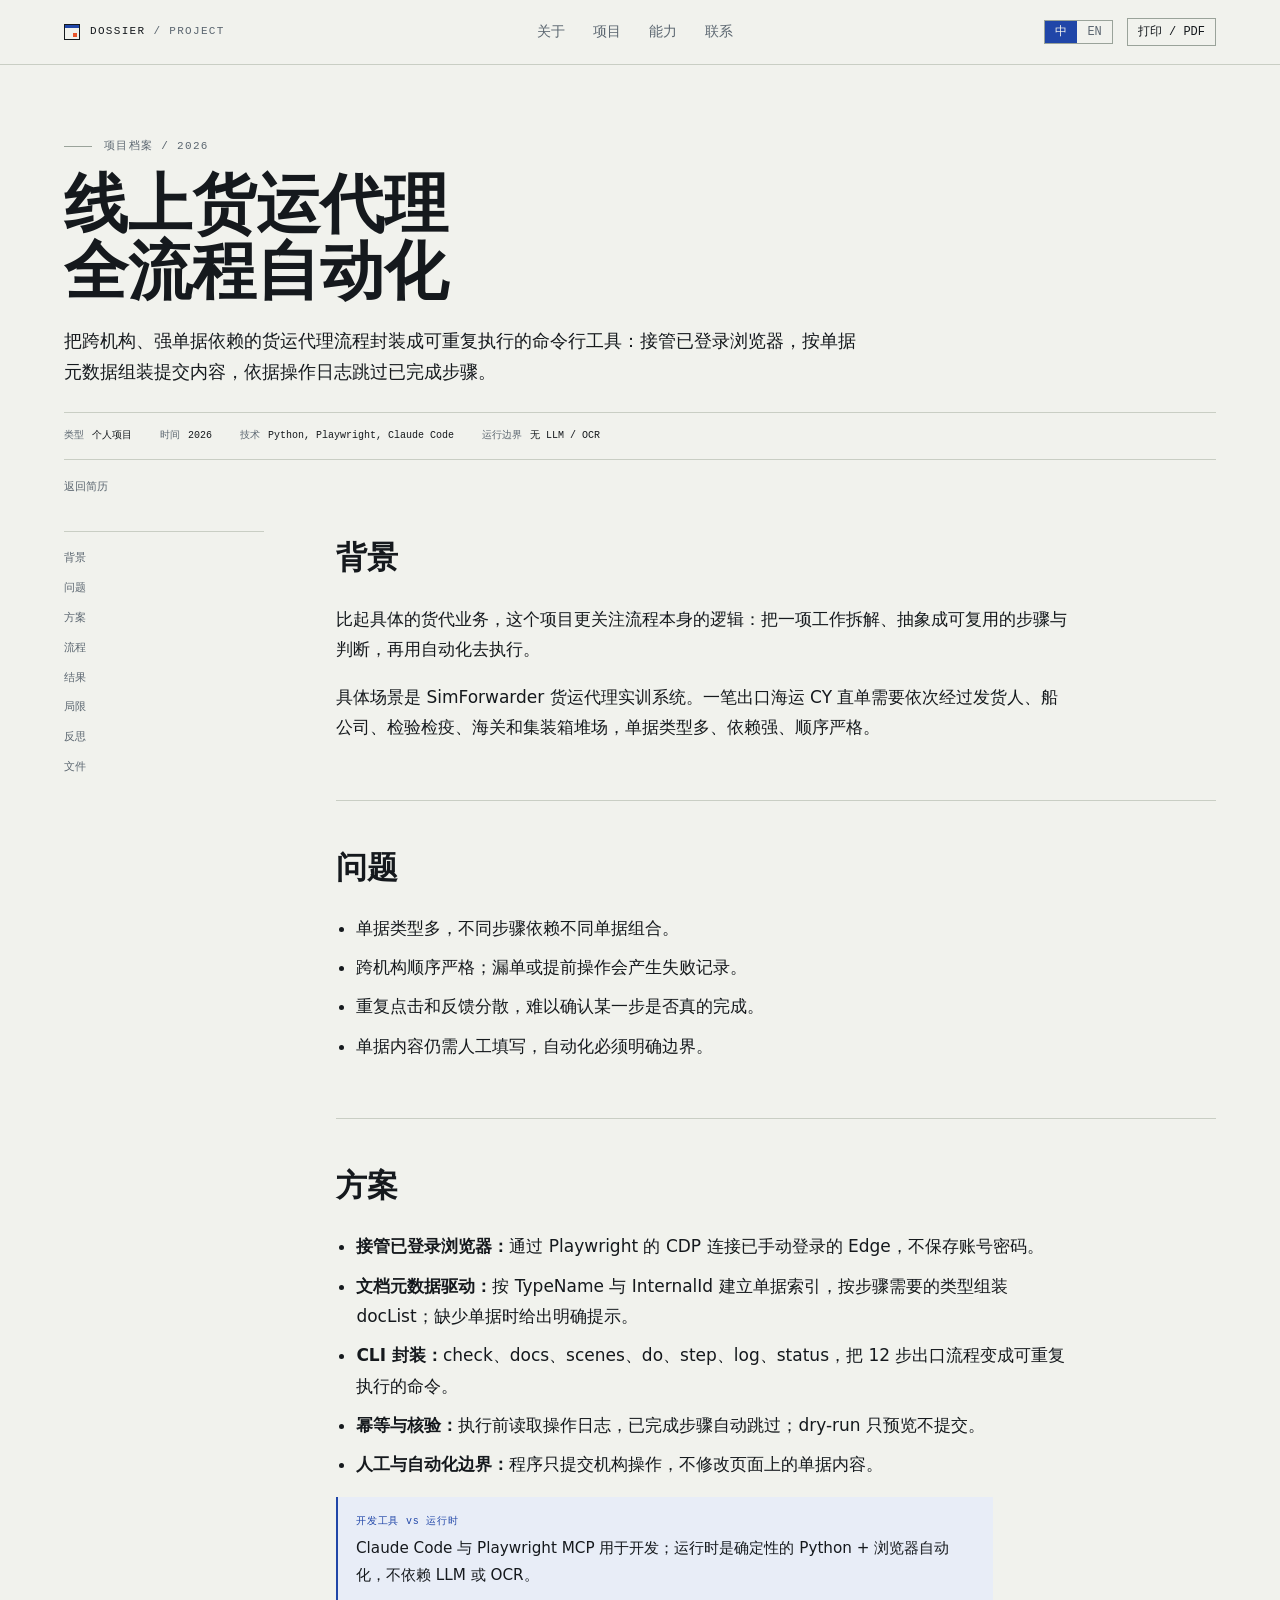
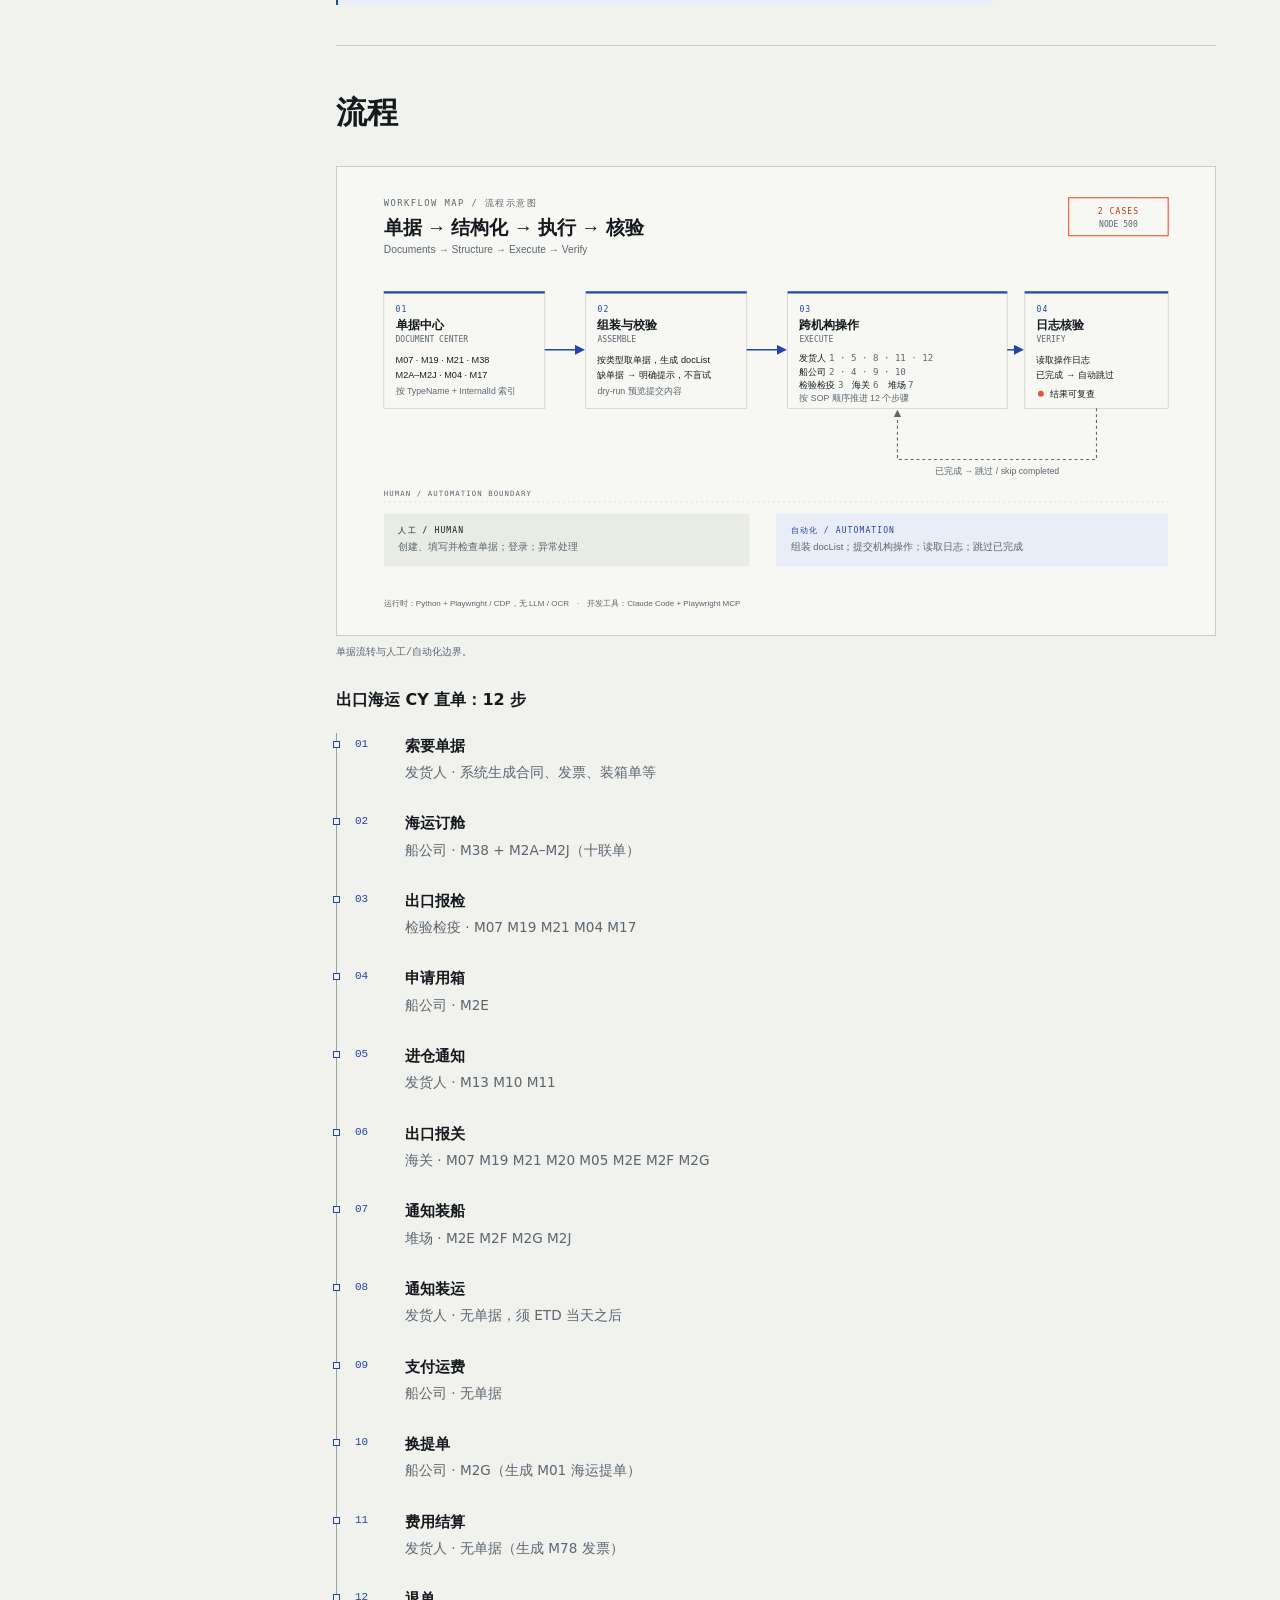
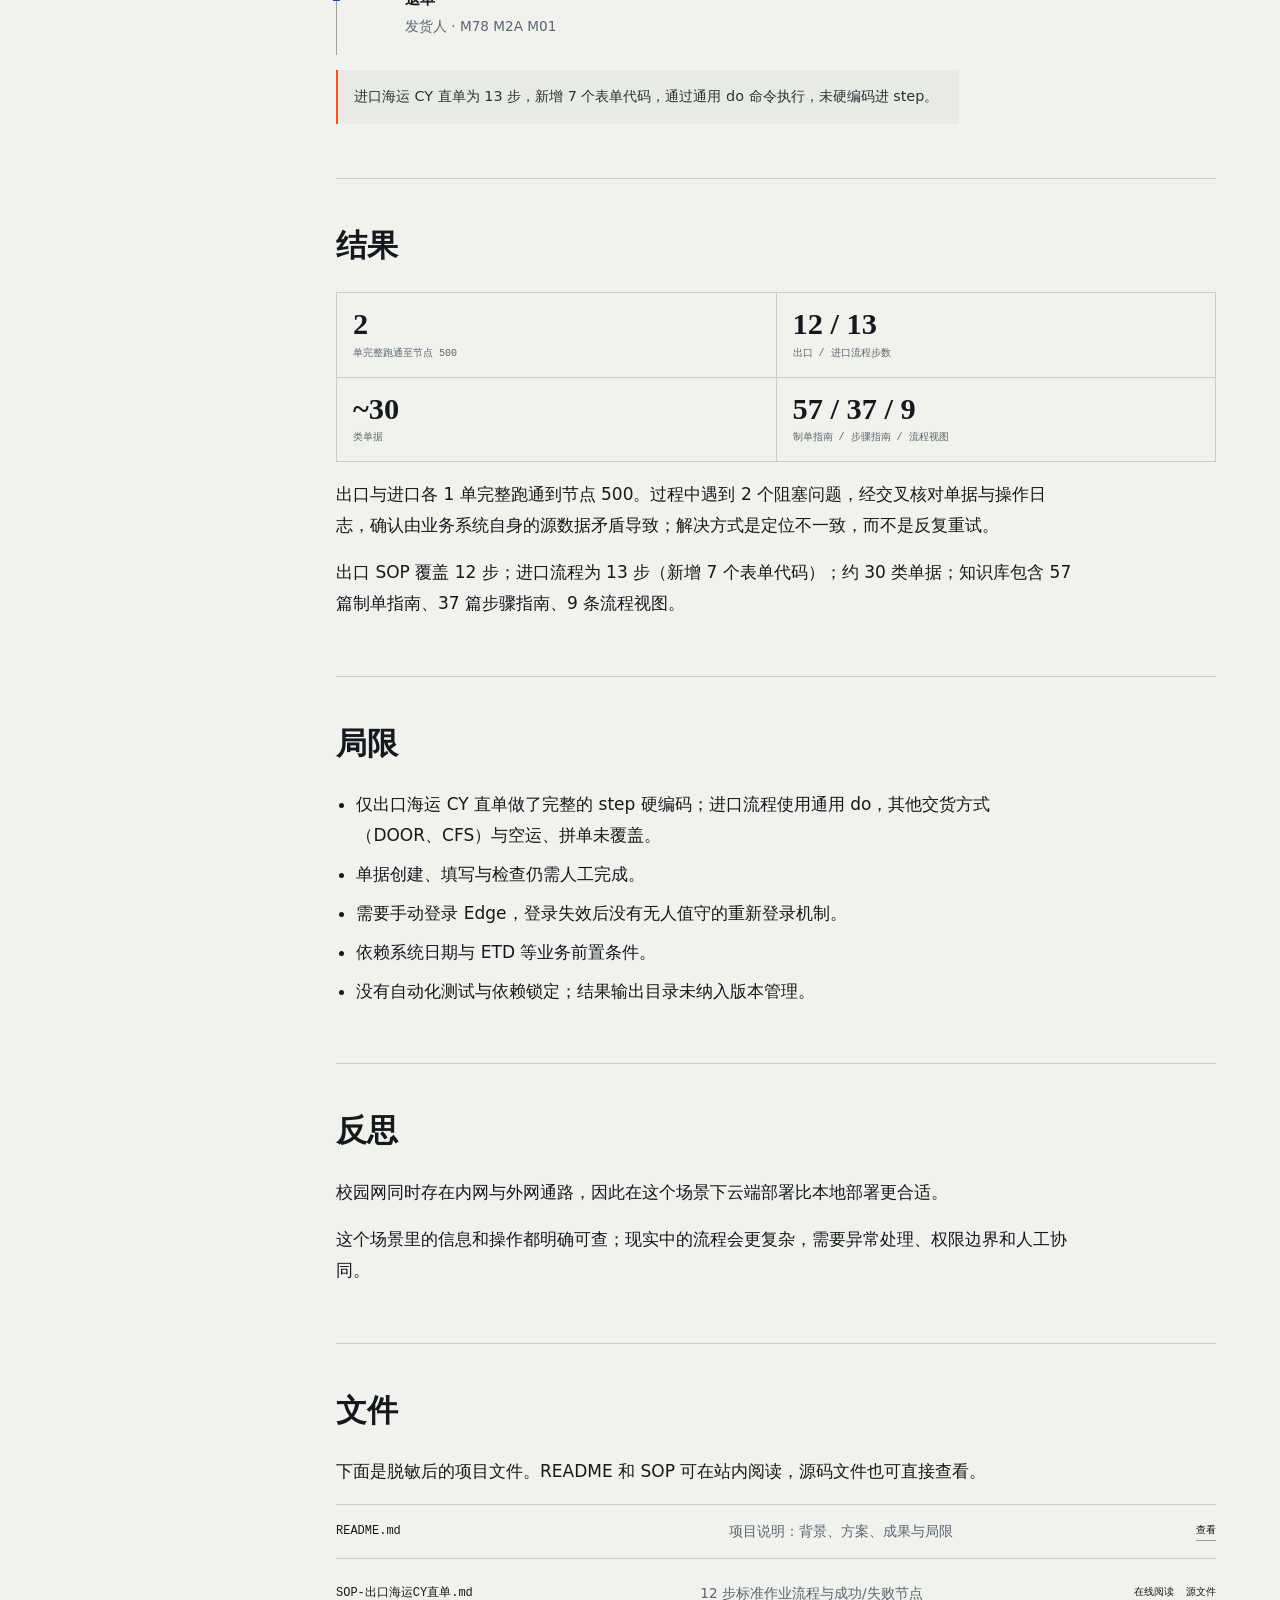
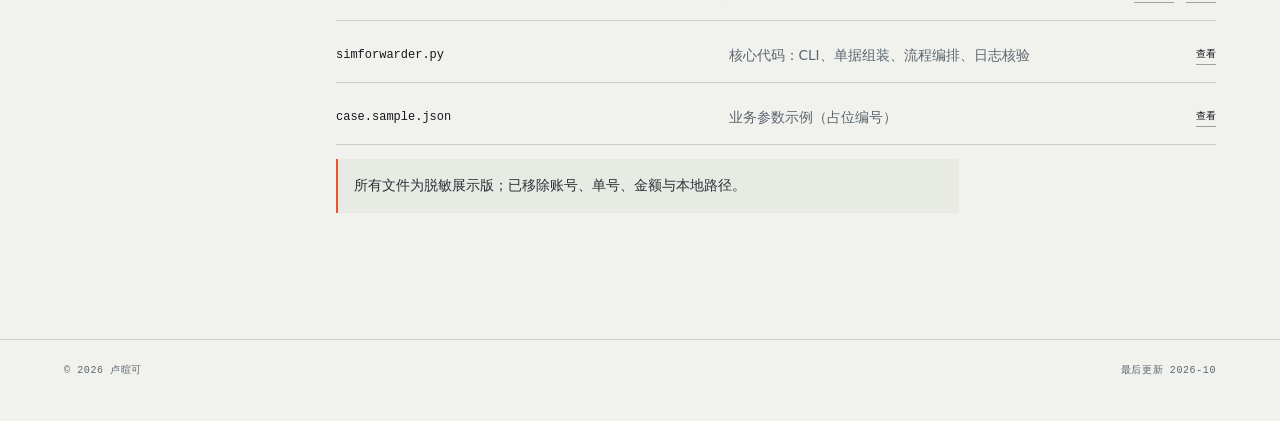
==== commit 2eab87f6: "Revise homepage: AI product positioning and project brief Co-Authored-By: Claude Code <noreply@anthr" ====
--- a/project/index.html
+++ b/project/index.html
@@ -93,8 +93,12 @@
         <section id="context">
           <h2><span class="lang-zh">背景</span><span class="lang-en">Context</span></h2>
           <p>
-            <span class="lang-zh">这个项目面向 SimForwarder 货运代理实训系统。一笔出口海运 CY 直单需要依次经过发货人、船公司、检验检疫、海关和集装箱堆场，单据类型多、依赖强、顺序严格。</span>
-            <span class="lang-en">The project targets SimForwarder, a freight-forwarding training system. A single export sea-freight CY direct case moves through a sender, carrier, inspection and quarantine, customs, and a container yard—with many document types, strong dependencies, and a strict order.</span>
+            <span class="lang-zh">比起具体的货代业务，这个项目更关注流程本身的逻辑：把一项工作拆解、抽象成可复用的步骤与判断，再用自动化去执行。</span>
+            <span class="lang-en">Beyond the specifics of freight forwarding, the project focuses on the logic of the process: breaking a piece of work into reusable steps and decisions, then executing them with automation.</span>
+          </p>
+          <p>
+            <span class="lang-zh">具体场景是 SimForwarder 货运代理实训系统。一笔出口海运 CY 直单需要依次经过发货人、船公司、检验检疫、海关和集装箱堆场，单据类型多、依赖强、顺序严格。</span>
+            <span class="lang-en">The concrete setting is SimForwarder, a freight-forwarding training system. A single export sea-freight CY direct case moves through a sender, carrier, inspection and quarantine, customs, and a container yard—with many document types, strong dependencies, and a strict order.</span>
           </p>
         </section>
 
--- a/styles.css
+++ b/styles.css
@@ -254,7 +254,7 @@
 /* ------------------------------------------------------------ hero */
 
 .hero {
-  padding: clamp(40px, 7vw, 88px) 0 0;
+  padding: clamp(40px, 7vw, 88px) 0 clamp(36px, 5vw, 64px);
 }
 
 .hero-grid {
@@ -285,10 +285,10 @@
 .hero-name {
   margin: 18px 0 0;
   font-family: var(--font-display);
-  font-size: clamp(3.4rem, 8vw, 7rem);
+  font-size: clamp(2.4rem, 4.2vw, 3.8rem);
   font-weight: 500;
   letter-spacing: -0.02em;
-  line-height: 0.95;
+  line-height: 1;
 }
 
 html[data-lang="en"] .hero-name {
@@ -300,7 +300,7 @@
 .hero-role {
   margin: 18px 0 0;
   color: var(--cobalt);
-  font-size: 1.125rem;
+  font-size: 1.2rem;
   font-weight: 600;
 }
 
@@ -356,6 +356,40 @@
   min-height: 420px;
   padding-left: clamp(24px, 4vw, 48px);
   border-left: 1px solid var(--line);
+}
+
+.hero-record {
+  min-width: 0;
+  padding-left: clamp(24px, 4vw, 48px);
+  border-left: 1px solid var(--line);
+}
+
+.record-label {
+  display: flex;
+  align-items: center;
+  gap: 10px;
+  margin: 0 0 8px;
+  color: var(--muted);
+  font-family: var(--font-mono);
+  font-size: 10px;
+  letter-spacing: 0.1em;
+}
+
+.record-label::before {
+  content: "";
+  width: 6px;
+  height: 6px;
+  background: var(--cobalt);
+}
+
+.hero-record .field-grid {
+  grid-template-columns: 1fr;
+  gap: 0;
+  margin: 0;
+}
+
+.hero-record .field {
+  padding: 12px 0 14px;
 }
 
 .stamp {
@@ -1287,7 +1321,8 @@
     grid-template-columns: 1fr;
   }
 
-  .hero-route {
+  .hero-route,
+  .hero-record {
     min-height: 0;
     padding-top: 24px;
     padding-left: 0;
@@ -1495,7 +1530,7 @@
   }
 
   .hero-name {
-    font-size: 26pt;
+    font-size: 20pt;
   }
 
   .hero-statement {
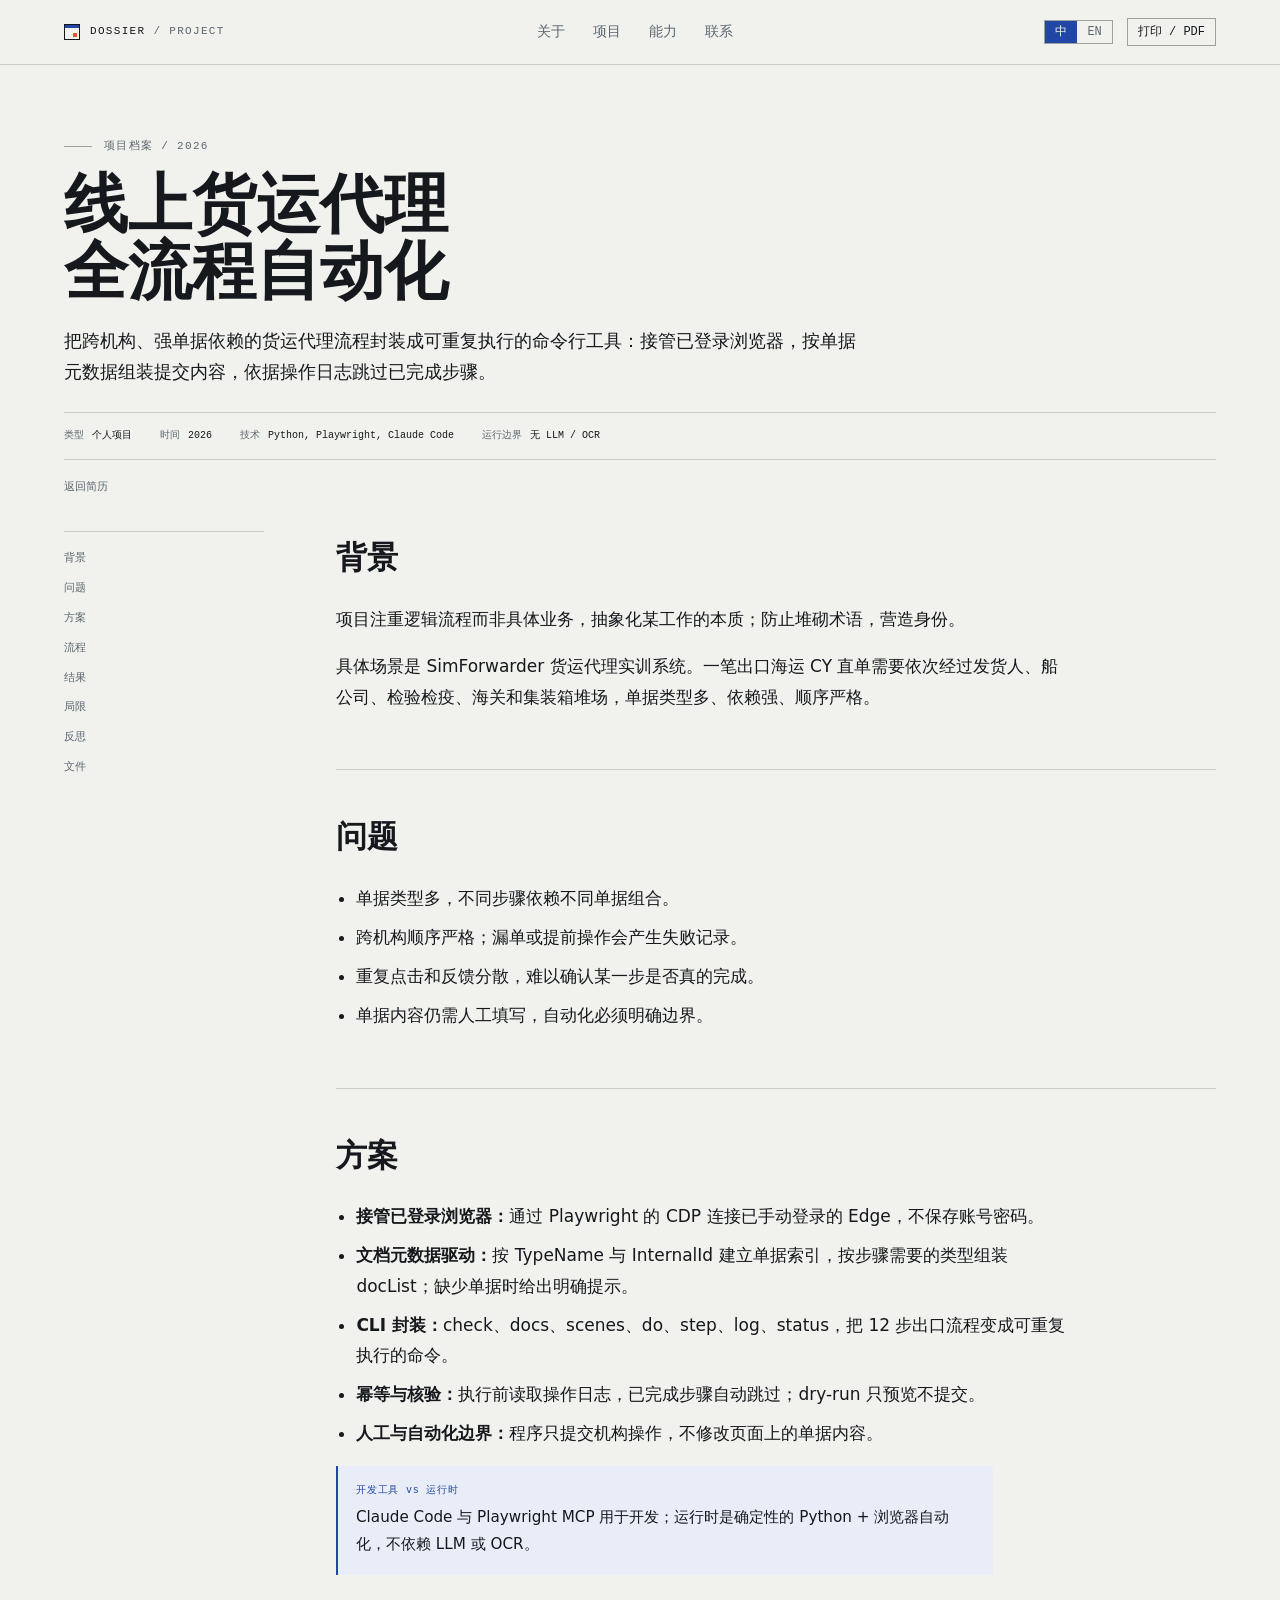
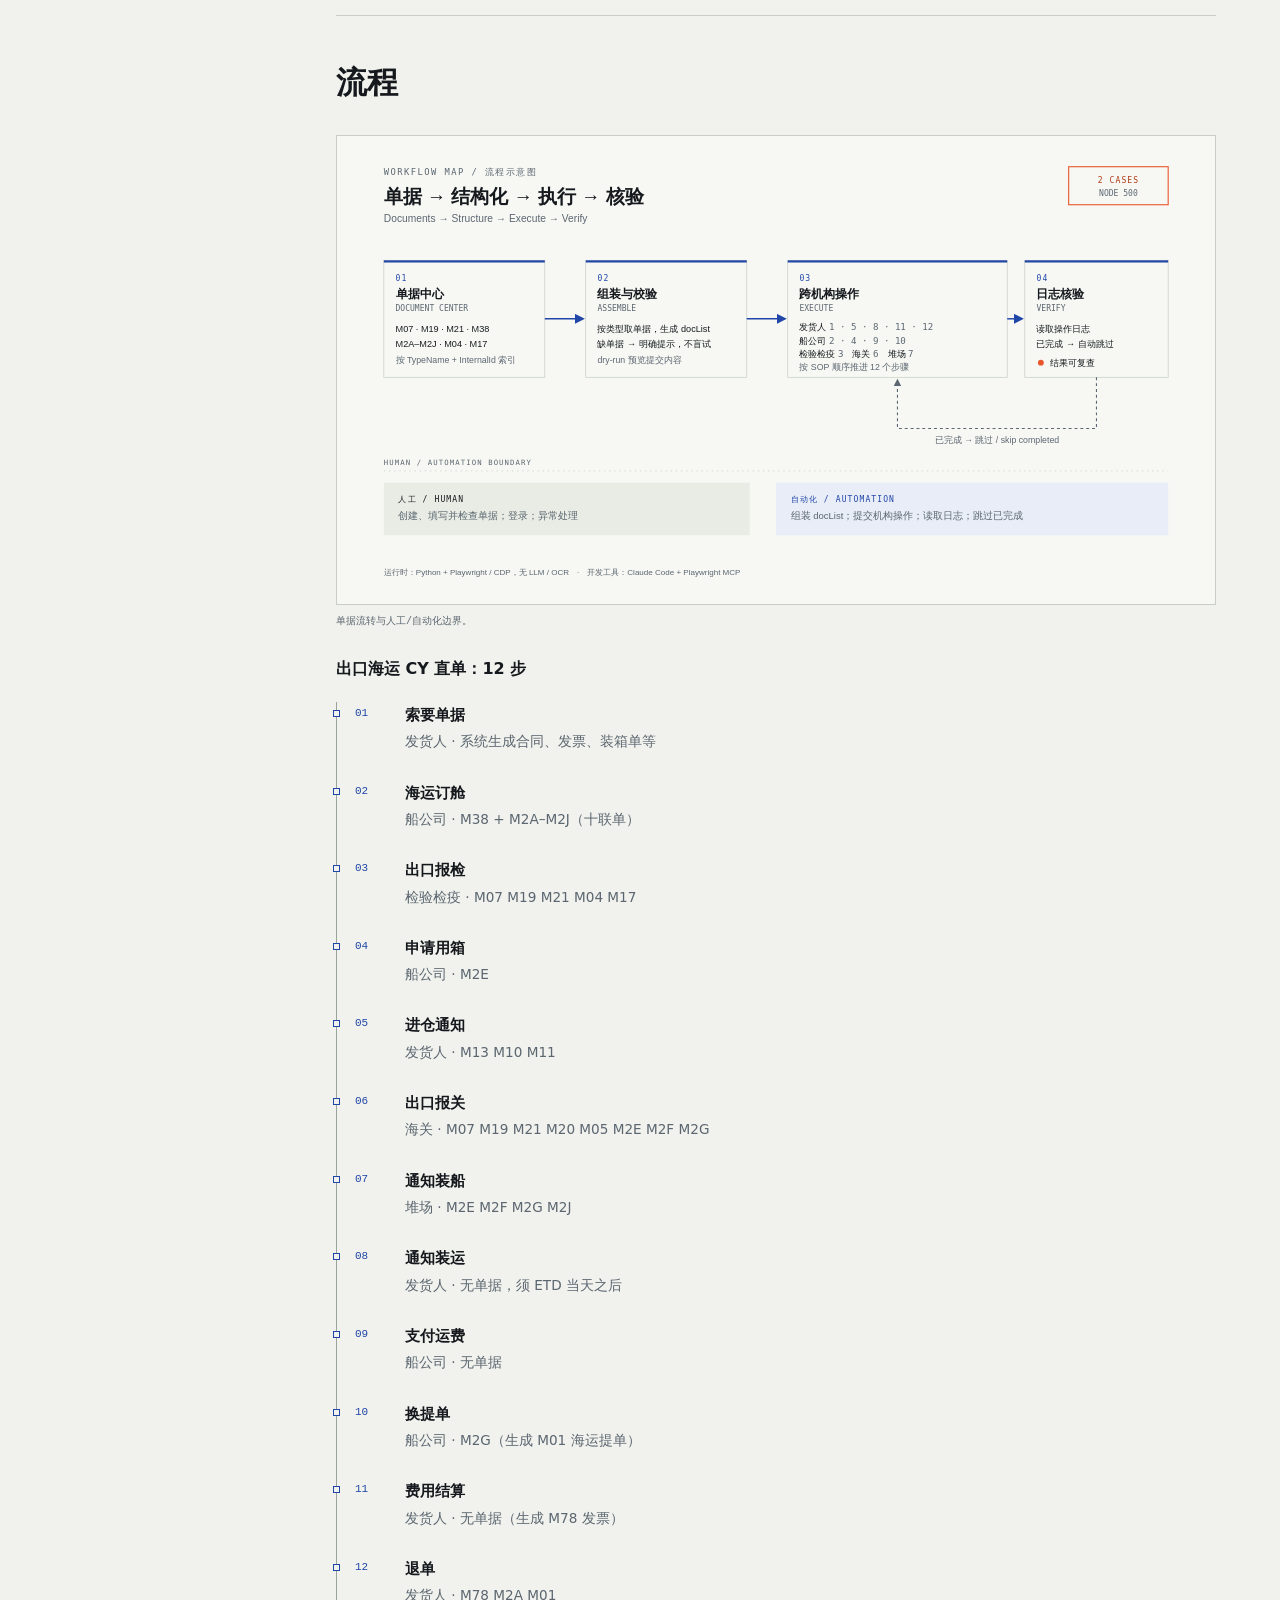
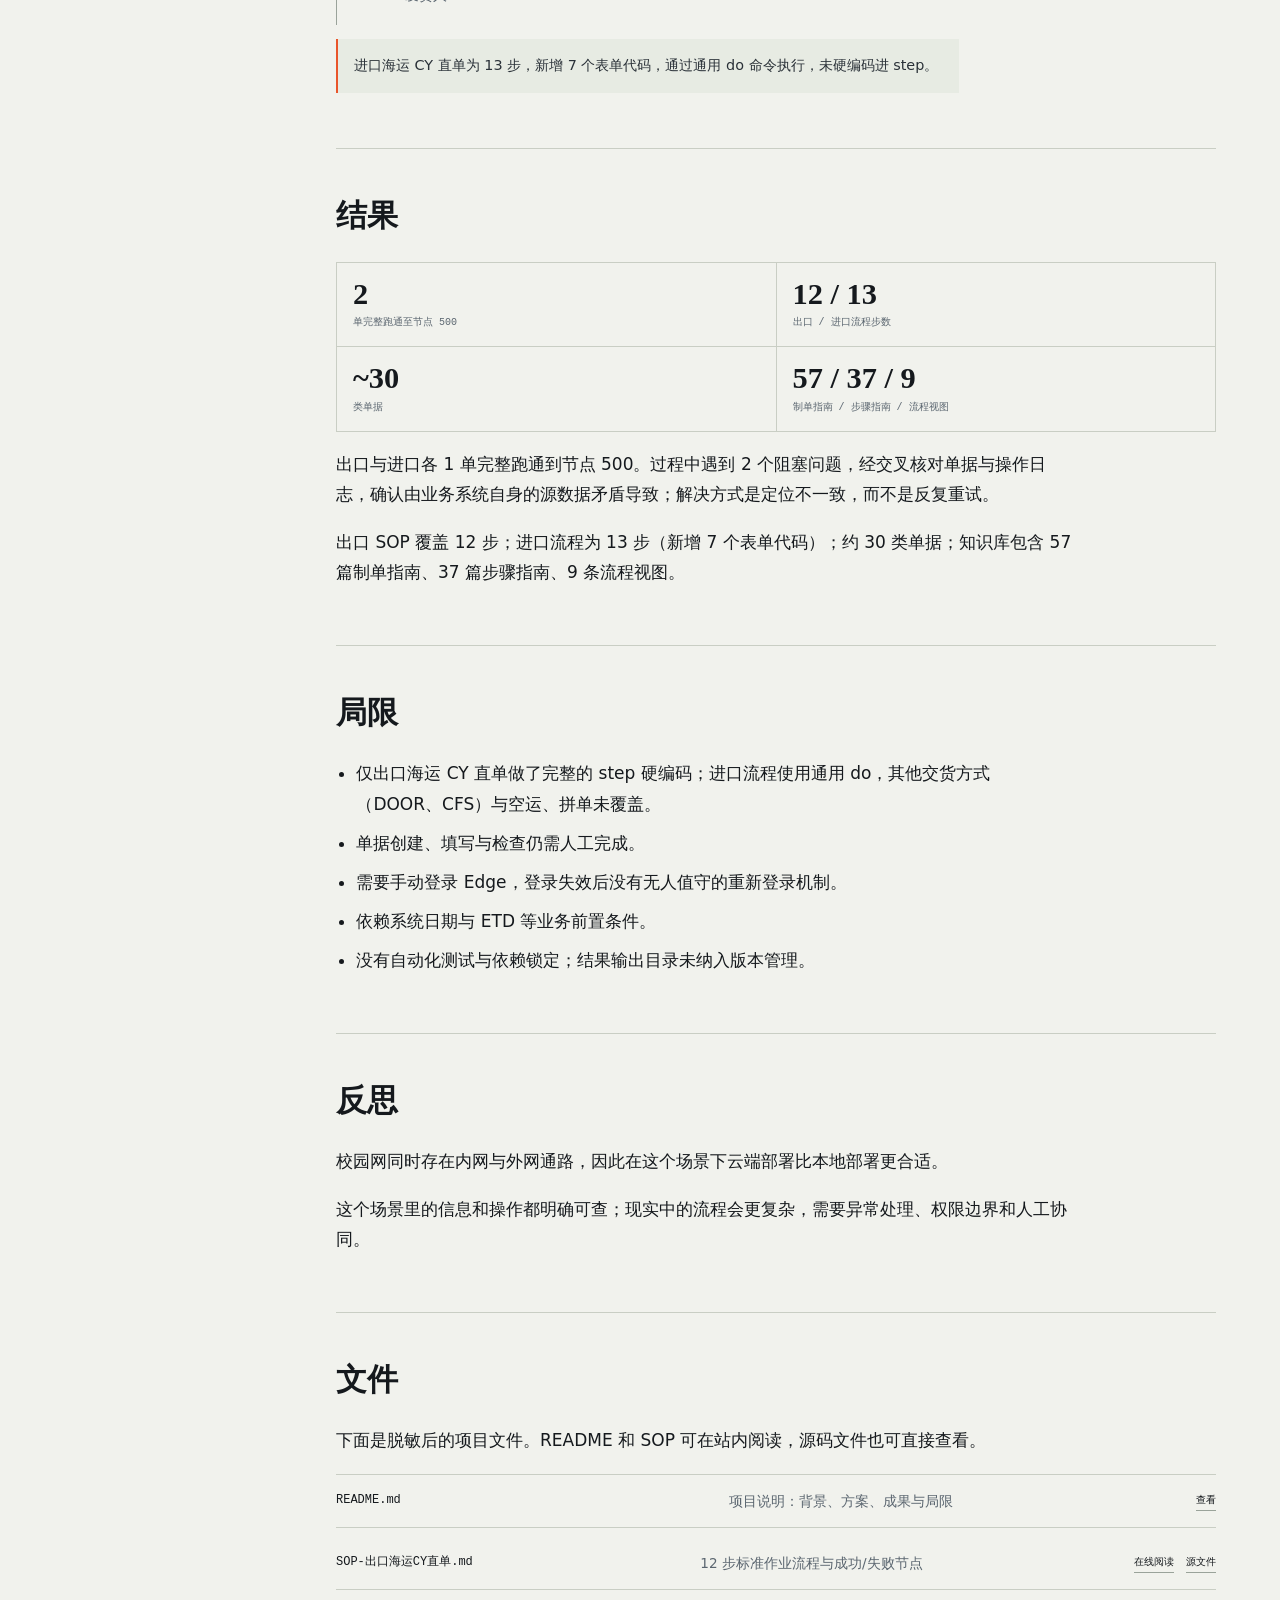
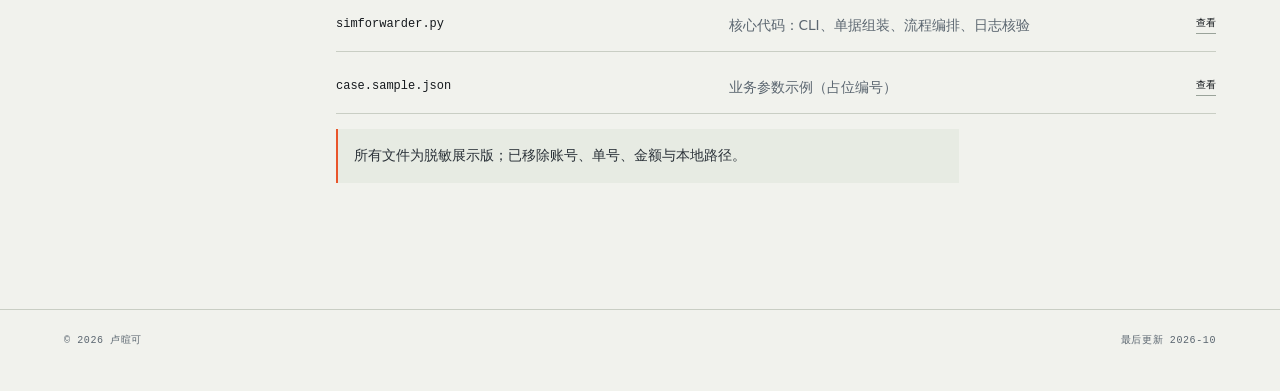
==== commit 7a84cd10: "Revise homepage: AI product positioning and project brief Co-Authored-By: Claude Code <noreply@anthr" ====
--- a/project/index.html
+++ b/project/index.html
@@ -93,8 +93,8 @@
         <section id="context">
           <h2><span class="lang-zh">背景</span><span class="lang-en">Context</span></h2>
           <p>
-            <span class="lang-zh">比起具体的货代业务，这个项目更关注流程本身的逻辑：把一项工作拆解、抽象成可复用的步骤与判断，再用自动化去执行。</span>
-            <span class="lang-en">Beyond the specifics of freight forwarding, the project focuses on the logic of the process: breaking a piece of work into reusable steps and decisions, then executing them with automation.</span>
+            <span class="lang-zh">项目注重逻辑流程而非具体业务，抽象化某工作的本质；防止堆砌术语，营造身份。</span>
+            <span class="lang-en">The project focuses on the logic of the workflow rather than the specific business, abstracting the essence of a piece of work; it avoids piling up jargon or constructing an identity.</span>
           </p>
           <p>
             <span class="lang-zh">具体场景是 SimForwarder 货运代理实训系统。一笔出口海运 CY 直单需要依次经过发货人、船公司、检验检疫、海关和集装箱堆场，单据类型多、依赖强、顺序严格。</span>
